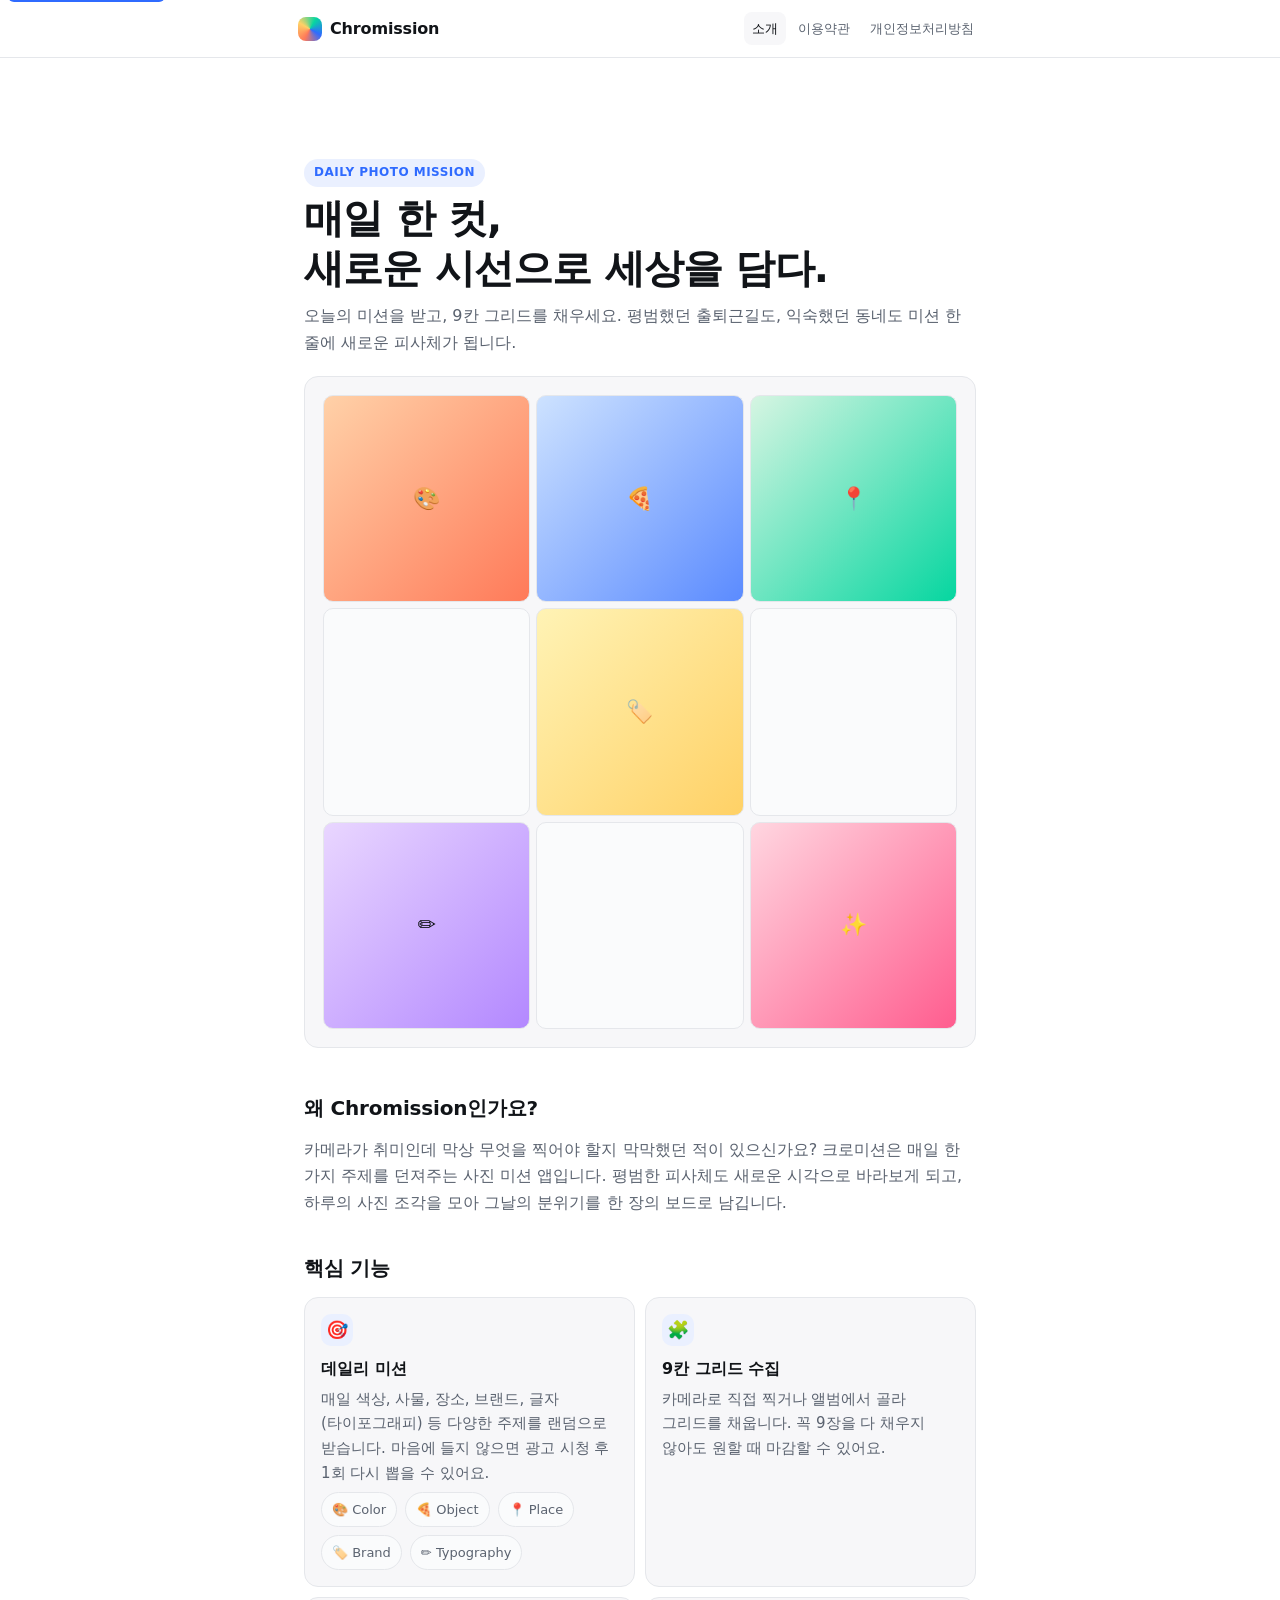
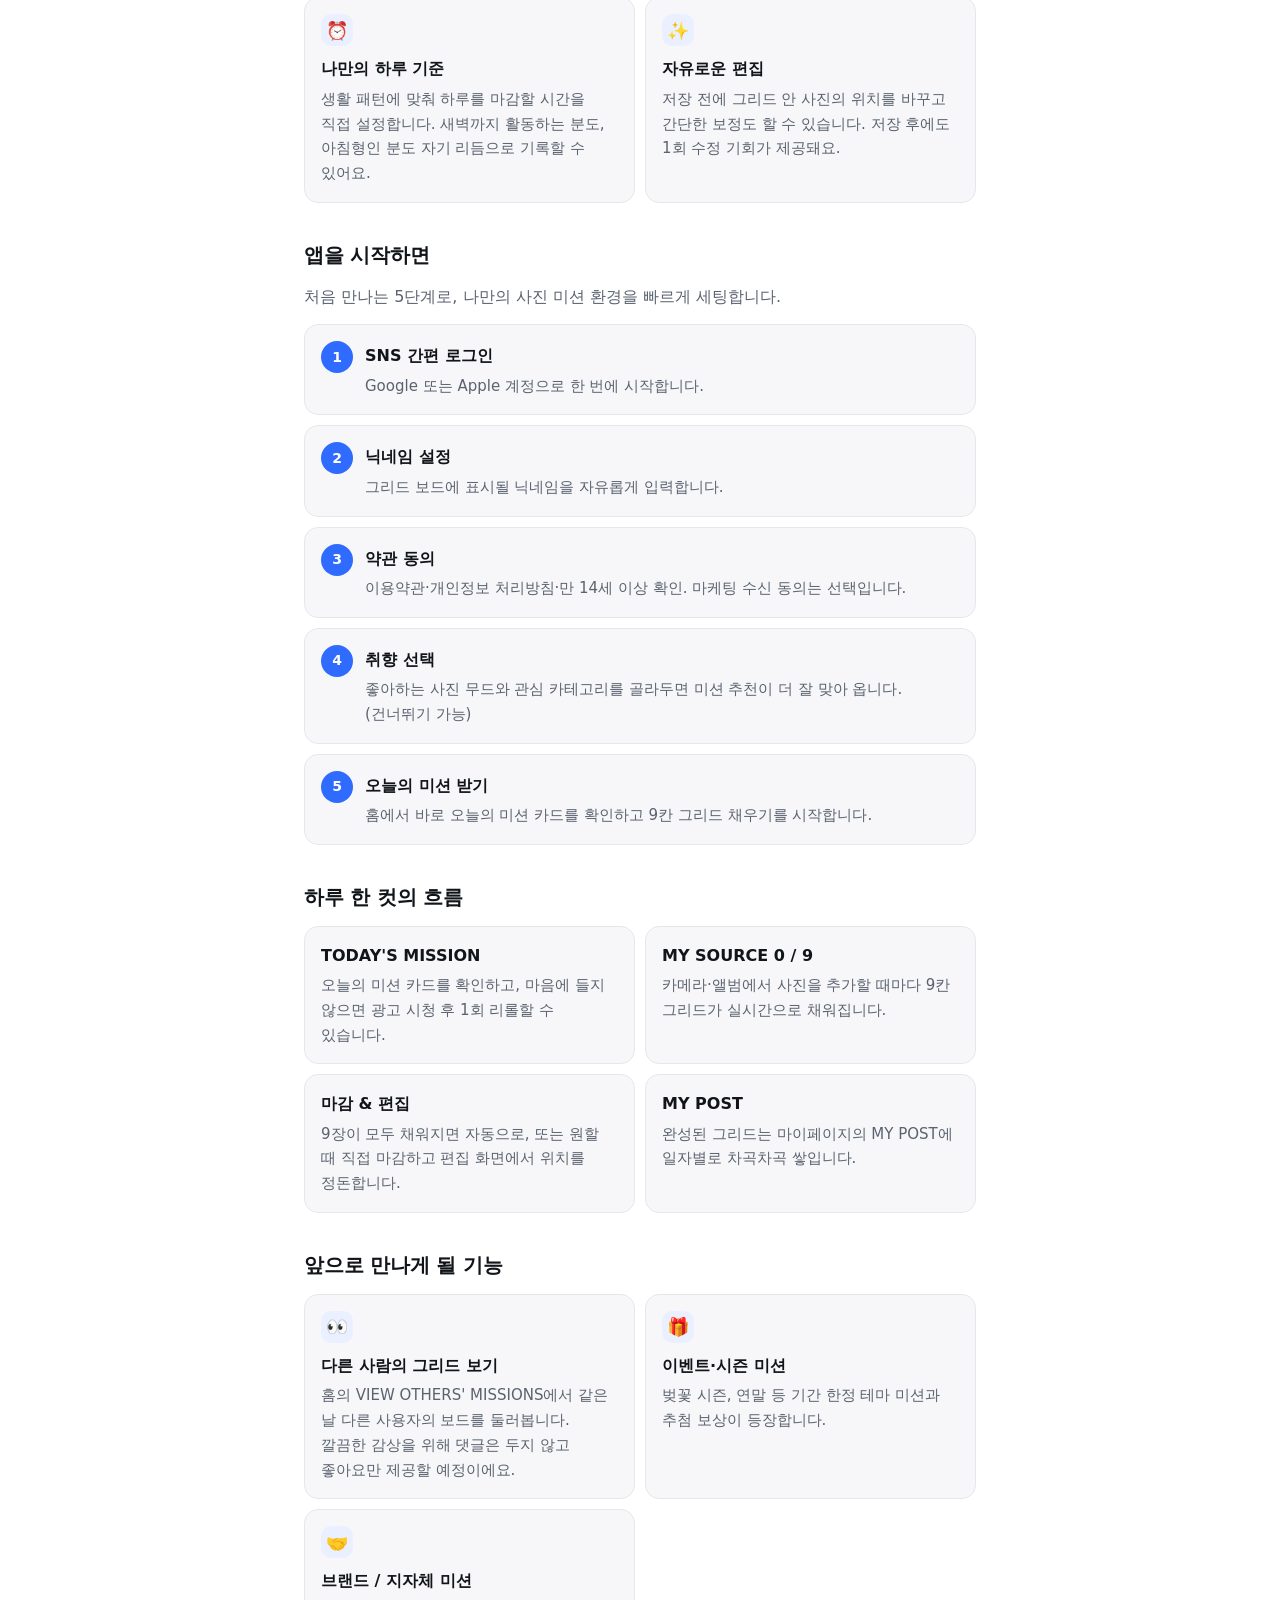
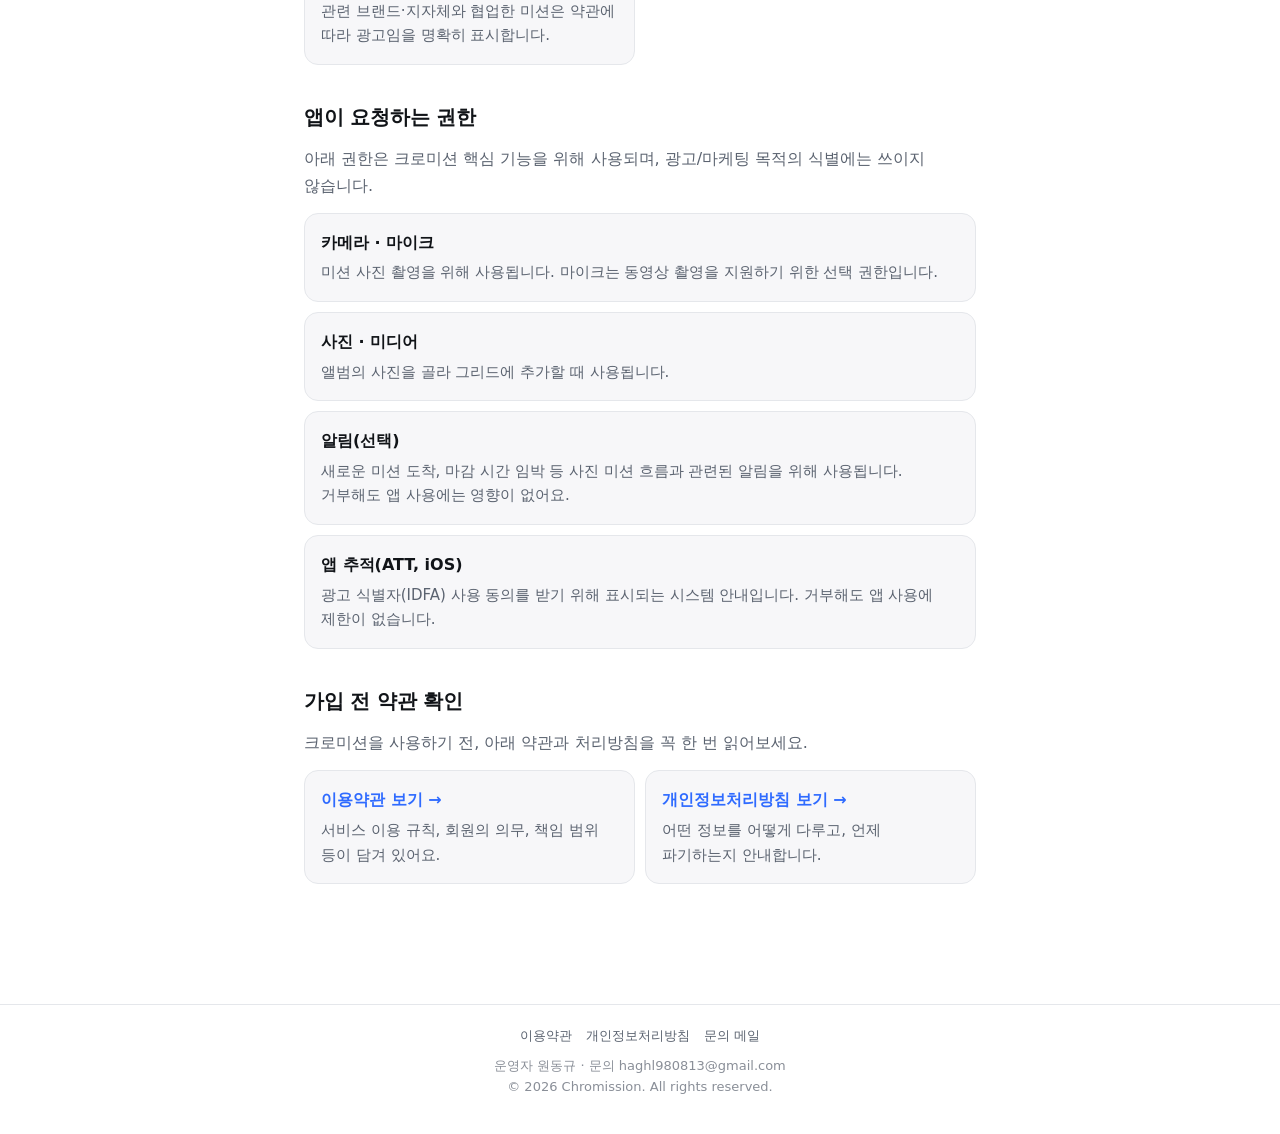
==== index.html @ 273c4a8f "first commit" ====
<!doctype html>
<html lang="ko">
  <head>
    <meta charset="utf-8" />
    <meta
      name="viewport"
      content="width=device-width, initial-scale=1, viewport-fit=cover"
    />
    <meta
      name="theme-color"
      content="#ffffff"
      media="(prefers-color-scheme: light)"
    />
    <meta
      name="theme-color"
      content="#0e1014"
      media="(prefers-color-scheme: dark)"
    />
    <title>Chromission · 매일 한 컷, 새로운 시선</title>
    <meta
      name="description"
      content="매일 새로운 사진 미션을 받고, 9칸 그리드를 채워 그날의 분위기를 한 보드로 남기는 데일리 사진 미션 앱 Chromission(크로미션). 색상·사물·장소·브랜드·타이포그래피 다섯 카테고리."
    />
    <link rel="stylesheet" href="styles.css" />
  </head>
  <body>
    <a class="skip-link" href="#main">본문으로 건너뛰기</a>

    <header class="site-header" role="banner">
      <div class="inner">
        <a class="brand" href="index.html" aria-label="Chromission 홈">
          <span class="brand-mark" aria-hidden="true"></span>
          <span>Chromission</span>
        </a>
        <nav class="site-nav" aria-label="주요 메뉴">
          <a href="index.html" aria-current="page">소개</a>
          <a href="terms.html">이용약관</a>
          <a href="privacy.html">개인정보처리방침</a>
        </nav>
      </div>
    </header>

    <main id="main" class="container">
      <section class="hero" aria-labelledby="hero-title">
        <span class="eyebrow">Daily Photo Mission</span>
        <h1 id="hero-title">매일 한 컷,<br />새로운 시선으로 세상을 담다.</h1>
        <p class="lead">
          오늘의 미션을 받고, 9칸 그리드를 채우세요. 평범했던 출퇴근길도,
          익숙했던 동네도 미션 한 줄에 새로운 피사체가 됩니다.
        </p>

        <div class="hero-card" role="img" aria-label="9칸 그리드 미리보기">
          <span class="grid-cell" aria-hidden="true">🎨</span>
          <span class="grid-cell" aria-hidden="true">🍕</span>
          <span class="grid-cell" aria-hidden="true">📍</span>
          <span class="grid-cell" aria-hidden="true"></span>
          <span class="grid-cell" aria-hidden="true">🏷️</span>
          <span class="grid-cell" aria-hidden="true"></span>
          <span class="grid-cell" aria-hidden="true">✏️</span>
          <span class="grid-cell" aria-hidden="true"></span>
          <span class="grid-cell" aria-hidden="true">✨</span>
        </div>
      </section>

      <section aria-labelledby="why-title">
        <h2 id="why-title">왜 Chromission인가요?</h2>
        <p>
          카메라가 취미인데 막상 무엇을 찍어야 할지 막막했던 적이 있으신가요?
          크로미션은 매일 한 가지 주제를 던져주는 사진 미션 앱입니다. 평범한
          피사체도 새로운 시각으로 바라보게 되고, 하루의 사진 조각을 모아 그날의
          분위기를 한 장의 보드로 남깁니다.
        </p>
      </section>

      <section aria-labelledby="features-title">
        <h2 id="features-title">핵심 기능</h2>
        <ul class="feature-list">
          <li class="feature-card">
            <span class="feature-icon" aria-hidden="true">🎯</span>
            <h3>데일리 미션</h3>
            <p>
              매일 색상, 사물, 장소, 브랜드, 글자(타이포그래피) 등 다양한
              주제를 랜덤으로 받습니다. 마음에 들지 않으면 광고 시청 후 1회
              다시 뽑을 수 있어요.
            </p>
            <div class="mission-tags" aria-label="미션 카테고리 예시">
              <span class="tag">🎨 Color</span>
              <span class="tag">🍕 Object</span>
              <span class="tag">📍 Place</span>
              <span class="tag">🏷️ Brand</span>
              <span class="tag">✏️ Typography</span>
            </div>
          </li>
          <li class="feature-card">
            <span class="feature-icon" aria-hidden="true">🧩</span>
            <h3>9칸 그리드 수집</h3>
            <p>
              카메라로 직접 찍거나 앨범에서 골라 그리드를 채웁니다. 꼭 9장을 다
              채우지 않아도 원할 때 마감할 수 있어요.
            </p>
          </li>
          <li class="feature-card">
            <span class="feature-icon" aria-hidden="true">⏰</span>
            <h3>나만의 하루 기준</h3>
            <p>
              생활 패턴에 맞춰 하루를 마감할 시간을 직접 설정합니다. 새벽까지
              활동하는 분도, 아침형인 분도 자기 리듬으로 기록할 수 있어요.
            </p>
          </li>
          <li class="feature-card">
            <span class="feature-icon" aria-hidden="true">✨</span>
            <h3>자유로운 편집</h3>
            <p>
              저장 전에 그리드 안 사진의 위치를 바꾸고 간단한 보정도 할 수
              있습니다. 저장 후에도 1회 수정 기회가 제공돼요.
            </p>
          </li>
        </ul>
      </section>

      <section aria-labelledby="onboarding-title">
        <h2 id="onboarding-title">앱을 시작하면</h2>
        <p>
          처음 만나는 5단계로, 나만의 사진 미션 환경을 빠르게 세팅합니다.
        </p>
        <ol class="step-list">
          <li class="step">
            <span class="step-num" aria-hidden="true">1</span>
            <div>
              <h3>SNS 간편 로그인</h3>
              <p>Google 또는 Apple 계정으로 한 번에 시작합니다.</p>
            </div>
          </li>
          <li class="step">
            <span class="step-num" aria-hidden="true">2</span>
            <div>
              <h3>닉네임 설정</h3>
              <p>그리드 보드에 표시될 닉네임을 자유롭게 입력합니다.</p>
            </div>
          </li>
          <li class="step">
            <span class="step-num" aria-hidden="true">3</span>
            <div>
              <h3>약관 동의</h3>
              <p>
                이용약관·개인정보 처리방침·만 14세 이상 확인. 마케팅 수신
                동의는 선택입니다.
              </p>
            </div>
          </li>
          <li class="step">
            <span class="step-num" aria-hidden="true">4</span>
            <div>
              <h3>취향 선택</h3>
              <p>
                좋아하는 사진 무드와 관심 카테고리를 골라두면 미션 추천이 더
                잘 맞아 옵니다. (건너뛰기 가능)
              </p>
            </div>
          </li>
          <li class="step">
            <span class="step-num" aria-hidden="true">5</span>
            <div>
              <h3>오늘의 미션 받기</h3>
              <p>
                홈에서 바로 오늘의 미션 카드를 확인하고 9칸 그리드 채우기를
                시작합니다.
              </p>
            </div>
          </li>
        </ol>
      </section>

      <section aria-labelledby="flow-title">
        <h2 id="flow-title">하루 한 컷의 흐름</h2>
        <ul class="feature-list">
          <li class="feature-card">
            <h3>TODAY'S MISSION</h3>
            <p>
              오늘의 미션 카드를 확인하고, 마음에 들지 않으면 광고 시청 후 1회
              리롤할 수 있습니다.
            </p>
          </li>
          <li class="feature-card">
            <h3>MY SOURCE 0 / 9</h3>
            <p>
              카메라·앨범에서 사진을 추가할 때마다 9칸 그리드가 실시간으로
              채워집니다.
            </p>
          </li>
          <li class="feature-card">
            <h3>마감 &amp; 편집</h3>
            <p>
              9장이 모두 채워지면 자동으로, 또는 원할 때 직접 마감하고 편집
              화면에서 위치를 정돈합니다.
            </p>
          </li>
          <li class="feature-card">
            <h3>MY POST</h3>
            <p>
              완성된 그리드는 마이페이지의 MY POST에 일자별로 차곡차곡
              쌓입니다.
            </p>
          </li>
        </ul>
      </section>

      <section aria-labelledby="roadmap-title">
        <h2 id="roadmap-title">앞으로 만나게 될 기능</h2>
        <ul class="feature-list">
          <li class="feature-card">
            <span class="feature-icon" aria-hidden="true">👀</span>
            <h3>다른 사람의 그리드 보기</h3>
            <p>
              홈의 VIEW OTHERS' MISSIONS에서 같은 날 다른 사용자의 보드를
              둘러봅니다. 깔끔한 감상을 위해 댓글은 두지 않고 좋아요만 제공할
              예정이에요.
            </p>
          </li>
          <li class="feature-card">
            <span class="feature-icon" aria-hidden="true">🎁</span>
            <h3>이벤트·시즌 미션</h3>
            <p>
              벚꽃 시즌, 연말 등 기간 한정 테마 미션과 추첨 보상이 등장합니다.
            </p>
          </li>
          <li class="feature-card">
            <span class="feature-icon" aria-hidden="true">🤝</span>
            <h3>브랜드 / 지자체 미션</h3>
            <p>
              관련 브랜드·지자체와 협업한 미션은 약관에 따라 광고임을 명확히
              표시합니다.
            </p>
          </li>
        </ul>
      </section>

      <section aria-labelledby="permissions-title">
        <h2 id="permissions-title">앱이 요청하는 권한</h2>
        <p>
          아래 권한은 크로미션 핵심 기능을 위해 사용되며, 광고/마케팅 목적의
          식별에는 쓰이지 않습니다.
        </p>
        <ul class="feature-list" style="grid-template-columns: 1fr">
          <li class="feature-card">
            <h3>카메라 · 마이크</h3>
            <p>
              미션 사진 촬영을 위해 사용됩니다. 마이크는 동영상 촬영을 지원하기
              위한 선택 권한입니다.
            </p>
          </li>
          <li class="feature-card">
            <h3>사진 · 미디어</h3>
            <p>앨범의 사진을 골라 그리드에 추가할 때 사용됩니다.</p>
          </li>
          <li class="feature-card">
            <h3>알림(선택)</h3>
            <p>
              새로운 미션 도착, 마감 시간 임박 등 사진 미션 흐름과 관련된
              알림을 위해 사용됩니다. 거부해도 앱 사용에는 영향이 없어요.
            </p>
          </li>
          <li class="feature-card">
            <h3>앱 추적(ATT, iOS)</h3>
            <p>
              광고 식별자(IDFA) 사용 동의를 받기 위해 표시되는 시스템
              안내입니다. 거부해도 앱 사용에 제한이 없습니다.
            </p>
          </li>
        </ul>
      </section>

      <section aria-labelledby="agreement-title">
        <h2 id="agreement-title">가입 전 약관 확인</h2>
        <p>
          크로미션을 사용하기 전, 아래 약관과 처리방침을 꼭 한 번 읽어보세요.
        </p>
        <ul
          class="feature-list"
          style="grid-template-columns: 1fr 1fr; gap: 10px"
        >
          <li class="feature-card">
            <h3><a href="terms.html">이용약관 보기 →</a></h3>
            <p>서비스 이용 규칙, 회원의 의무, 책임 범위 등이 담겨 있어요.</p>
          </li>
          <li class="feature-card">
            <h3><a href="privacy.html">개인정보처리방침 보기 →</a></h3>
            <p>어떤 정보를 어떻게 다루고, 언제 파기하는지 안내합니다.</p>
          </li>
        </ul>
      </section>
    </main>

    <footer class="site-footer" role="contentinfo">
      <div class="links">
        <a href="terms.html">이용약관</a>
        <a href="privacy.html">개인정보처리방침</a>
        <a href="mailto:haghl980813@gmail.com">문의 메일</a>
      </div>
      <div>운영자 원동규 · 문의 haghl980813@gmail.com</div>
      <div>© <span id="year">2026</span> Chromission. All rights reserved.</div>
    </footer>

    <script>
      document.getElementById("year").textContent = new Date().getFullYear();
    </script>
  </body>
</html>
---- styles.css ----
/* Chromission Web — shared stylesheet */

:root {
  --bg: #ffffff;
  --bg-elev: #f7f7f9;
  --bg-soft: #fafbfc;
  --border: #e5e7eb;
  --border-strong: #d1d5db;
  --text: #111418;
  --text-muted: #5b6370;
  --text-soft: #8a8f98;
  --brand: #2f6bff;
  --brand-soft: #eaf0ff;
  --accent: #ff7a59;
  --shadow: 0 1px 2px rgba(17, 20, 24, 0.04), 0 4px 12px rgba(17, 20, 24, 0.06);
  --radius: 14px;
  --radius-sm: 10px;
  --maxw: 720px;
}

@media (prefers-color-scheme: dark) {
  :root {
    --bg: #0e1014;
    --bg-elev: #15181f;
    --bg-soft: #1a1d25;
    --border: #262a33;
    --border-strong: #353a45;
    --text: #f1f3f5;
    --text-muted: #a8aeb8;
    --text-soft: #6f7682;
    --brand: #5b8bff;
    --brand-soft: #1c2540;
    --accent: #ff8a6c;
    --shadow: 0 1px 2px rgba(0, 0, 0, 0.3), 0 4px 12px rgba(0, 0, 0, 0.4);
  }
}

*,
*::before,
*::after {
  box-sizing: border-box;
}

html {
  -webkit-text-size-adjust: 100%;
  scroll-behavior: smooth;
}

body {
  margin: 0;
  background: var(--bg);
  color: var(--text);
  font-family: 'Pretendard', -apple-system, BlinkMacSystemFont, 'Apple SD Gothic Neo',
    'Malgun Gothic', system-ui, 'Segoe UI', Roboto, sans-serif;
  font-size: 16px;
  line-height: 1.65;
  word-break: keep-all;
  overflow-wrap: anywhere;
  -webkit-font-smoothing: antialiased;
  -moz-osx-font-smoothing: grayscale;
}

@media (prefers-reduced-motion: reduce) {
  html {
    scroll-behavior: auto;
  }
  * {
    animation-duration: 0.01ms !important;
    transition-duration: 0.01ms !important;
  }
}

a {
  color: var(--brand);
  text-decoration: none;
}
a:hover,
a:focus-visible {
  text-decoration: underline;
}
a:focus-visible,
button:focus-visible {
  outline: 2px solid var(--brand);
  outline-offset: 2px;
  border-radius: 4px;
}

.skip-link {
  position: absolute;
  top: -40px;
  left: 8px;
  background: var(--brand);
  color: #fff;
  padding: 8px 12px;
  border-radius: 6px;
  z-index: 100;
}
.skip-link:focus {
  top: 8px;
}

.container {
  max-width: var(--maxw);
  margin: 0 auto;
  padding: 20px 18px 64px;
}

.site-header {
  position: sticky;
  top: 0;
  z-index: 10;
  background: color-mix(in srgb, var(--bg) 88%, transparent);
  -webkit-backdrop-filter: saturate(180%) blur(12px);
  backdrop-filter: saturate(180%) blur(12px);
  border-bottom: 1px solid var(--border);
}
.site-header .inner {
  max-width: var(--maxw);
  margin: 0 auto;
  padding: 12px 18px;
  display: flex;
  align-items: center;
  justify-content: space-between;
  gap: 12px;
}
.brand {
  display: inline-flex;
  align-items: center;
  gap: 8px;
  color: var(--text);
  font-weight: 700;
  font-size: 16px;
  letter-spacing: -0.01em;
}
.brand-mark {
  width: 24px;
  height: 24px;
  border-radius: 8px;
  background: conic-gradient(
    from 210deg,
    #ff7a59 0deg,
    #ffd166 90deg,
    #06d6a0 180deg,
    #2f6bff 270deg,
    #ff7a59 360deg
  );
  flex: none;
}
.site-nav {
  display: flex;
  gap: 4px;
  font-size: 13px;
}
.site-nav a {
  color: var(--text-muted);
  padding: 6px 8px;
  border-radius: 8px;
}
.site-nav a[aria-current='page'] {
  color: var(--text);
  background: var(--bg-elev);
}

.hero {
  padding: 28px 4px 8px;
}
.hero h1 {
  font-size: 28px;
  line-height: 1.25;
  margin: 6px 0 10px;
  letter-spacing: -0.02em;
}
.hero p.lead {
  color: var(--text-muted);
  font-size: 16px;
  margin: 0;
}
.eyebrow {
  display: inline-block;
  color: var(--brand);
  font-size: 12px;
  font-weight: 600;
  letter-spacing: 0.04em;
  text-transform: uppercase;
  background: var(--brand-soft);
  padding: 4px 10px;
  border-radius: 999px;
}

.hero-card {
  margin-top: 20px;
  padding: 18px;
  background: var(--bg-elev);
  border: 1px solid var(--border);
  border-radius: var(--radius);
  display: grid;
  grid-template-columns: repeat(3, 1fr);
  gap: 6px;
}
.grid-cell {
  aspect-ratio: 1 / 1;
  border-radius: var(--radius-sm);
  background: var(--bg-soft);
  border: 1px solid var(--border);
  display: grid;
  place-items: center;
  font-size: 22px;
}
.grid-cell:nth-child(1) { background: linear-gradient(135deg, #ffd1a8, #ff7a59); }
.grid-cell:nth-child(2) { background: linear-gradient(135deg, #cde2ff, #5b8bff); }
.grid-cell:nth-child(3) { background: linear-gradient(135deg, #d6f5e2, #06d6a0); }
.grid-cell:nth-child(5) { background: linear-gradient(135deg, #fff3b5, #ffd166); }
.grid-cell:nth-child(7) { background: linear-gradient(135deg, #e9d6ff, #b388ff); }
.grid-cell:nth-child(9) { background: linear-gradient(135deg, #ffd6e0, #ff5d8f); }

section {
  margin-top: 36px;
}
section > h2 {
  font-size: 20px;
  margin: 0 0 12px;
  letter-spacing: -0.01em;
}
section > p {
  color: var(--text-muted);
  margin: 0 0 14px;
}

.feature-list {
  list-style: none;
  padding: 0;
  margin: 0;
  display: grid;
  gap: 10px;
}
.feature-card {
  padding: 16px;
  background: var(--bg-elev);
  border: 1px solid var(--border);
  border-radius: var(--radius);
}
.feature-card h3 {
  margin: 0 0 4px;
  font-size: 16px;
}
.feature-card p {
  margin: 0;
  color: var(--text-muted);
  font-size: 15px;
}
.feature-icon {
  display: inline-flex;
  width: 32px;
  height: 32px;
  border-radius: 10px;
  background: var(--brand-soft);
  color: var(--brand);
  align-items: center;
  justify-content: center;
  margin-bottom: 10px;
  font-size: 18px;
}

.mission-tags {
  display: flex;
  flex-wrap: wrap;
  gap: 8px;
  margin-top: 6px;
}

.step-list {
  list-style: none;
  padding: 0;
  margin: 0;
  display: grid;
  gap: 10px;
  counter-reset: step;
}
.step {
  display: grid;
  grid-template-columns: 32px 1fr;
  gap: 12px;
  align-items: start;
  padding: 16px;
  background: var(--bg-elev);
  border: 1px solid var(--border);
  border-radius: var(--radius);
}
.step-num {
  width: 32px;
  height: 32px;
  border-radius: 50%;
  background: var(--brand);
  color: #fff;
  display: grid;
  place-items: center;
  font-weight: 700;
  font-size: 14px;
  flex: none;
}
.step h3 {
  margin: 2px 0 4px;
  font-size: 16px;
}
.step p {
  margin: 0;
  color: var(--text-muted);
  font-size: 15px;
}
.tag {
  font-size: 13px;
  padding: 6px 10px;
  border: 1px solid var(--border);
  border-radius: 999px;
  background: var(--bg-soft);
  color: var(--text-muted);
}

/* Legal document layout */
.doc h1 {
  font-size: 24px;
  margin: 8px 0 6px;
  letter-spacing: -0.01em;
}
.doc .meta {
  color: var(--text-soft);
  font-size: 13px;
  margin-bottom: 18px;
}
.doc h2 {
  font-size: 17px;
  margin: 28px 0 8px;
  padding-top: 8px;
}
.doc h3 {
  font-size: 15px;
  margin: 18px 0 6px;
  color: var(--text);
}
.doc p,
.doc li {
  font-size: 15px;
  color: var(--text);
}
.doc ul,
.doc ol {
  padding-left: 20px;
  margin: 8px 0 12px;
}
.doc ul li,
.doc ol li {
  margin-bottom: 4px;
}
.doc strong {
  font-weight: 600;
}

.toc {
  background: var(--bg-elev);
  border: 1px solid var(--border);
  border-radius: var(--radius);
  padding: 14px 16px;
  margin: 16px 0 8px;
}
.toc h2 {
  margin: 0 0 8px;
  font-size: 14px;
  color: var(--text-muted);
  font-weight: 600;
}
.toc ol {
  margin: 0;
  padding-left: 18px;
  font-size: 14px;
}
.toc ol li {
  margin-bottom: 2px;
}
.toc a {
  color: var(--text-muted);
}
.toc a:hover {
  color: var(--text);
}

.callout {
  border-left: 3px solid var(--brand);
  background: var(--bg-elev);
  padding: 12px 14px;
  border-radius: 8px;
  margin: 12px 0;
  font-size: 14px;
  color: var(--text-muted);
}

table.simple {
  width: 100%;
  border-collapse: collapse;
  font-size: 14px;
  margin: 8px 0 12px;
  display: block;
  overflow-x: auto;
  -webkit-overflow-scrolling: touch;
}
table.simple thead th {
  text-align: left;
  background: var(--bg-elev);
  border: 1px solid var(--border);
  padding: 10px;
  font-weight: 600;
  white-space: nowrap;
}
table.simple tbody td {
  border: 1px solid var(--border);
  padding: 10px;
  vertical-align: top;
}

.site-footer {
  border-top: 1px solid var(--border);
  margin-top: 40px;
  padding: 20px 18px 36px;
  font-size: 13px;
  color: var(--text-soft);
  text-align: center;
}
.site-footer .links {
  display: flex;
  justify-content: center;
  gap: 14px;
  margin-bottom: 8px;
  flex-wrap: wrap;
}
.site-footer .links a {
  color: var(--text-muted);
}

@media (min-width: 640px) {
  .container {
    padding: 28px 24px 80px;
  }
  .hero {
    padding: 36px 0 8px;
  }
  .hero h1 {
    font-size: 34px;
  }
  .feature-list {
    grid-template-columns: 1fr 1fr;
  }
  .doc h1 {
    font-size: 28px;
  }
}

@media (min-width: 960px) {
  .hero h1 {
    font-size: 40px;
  }
}
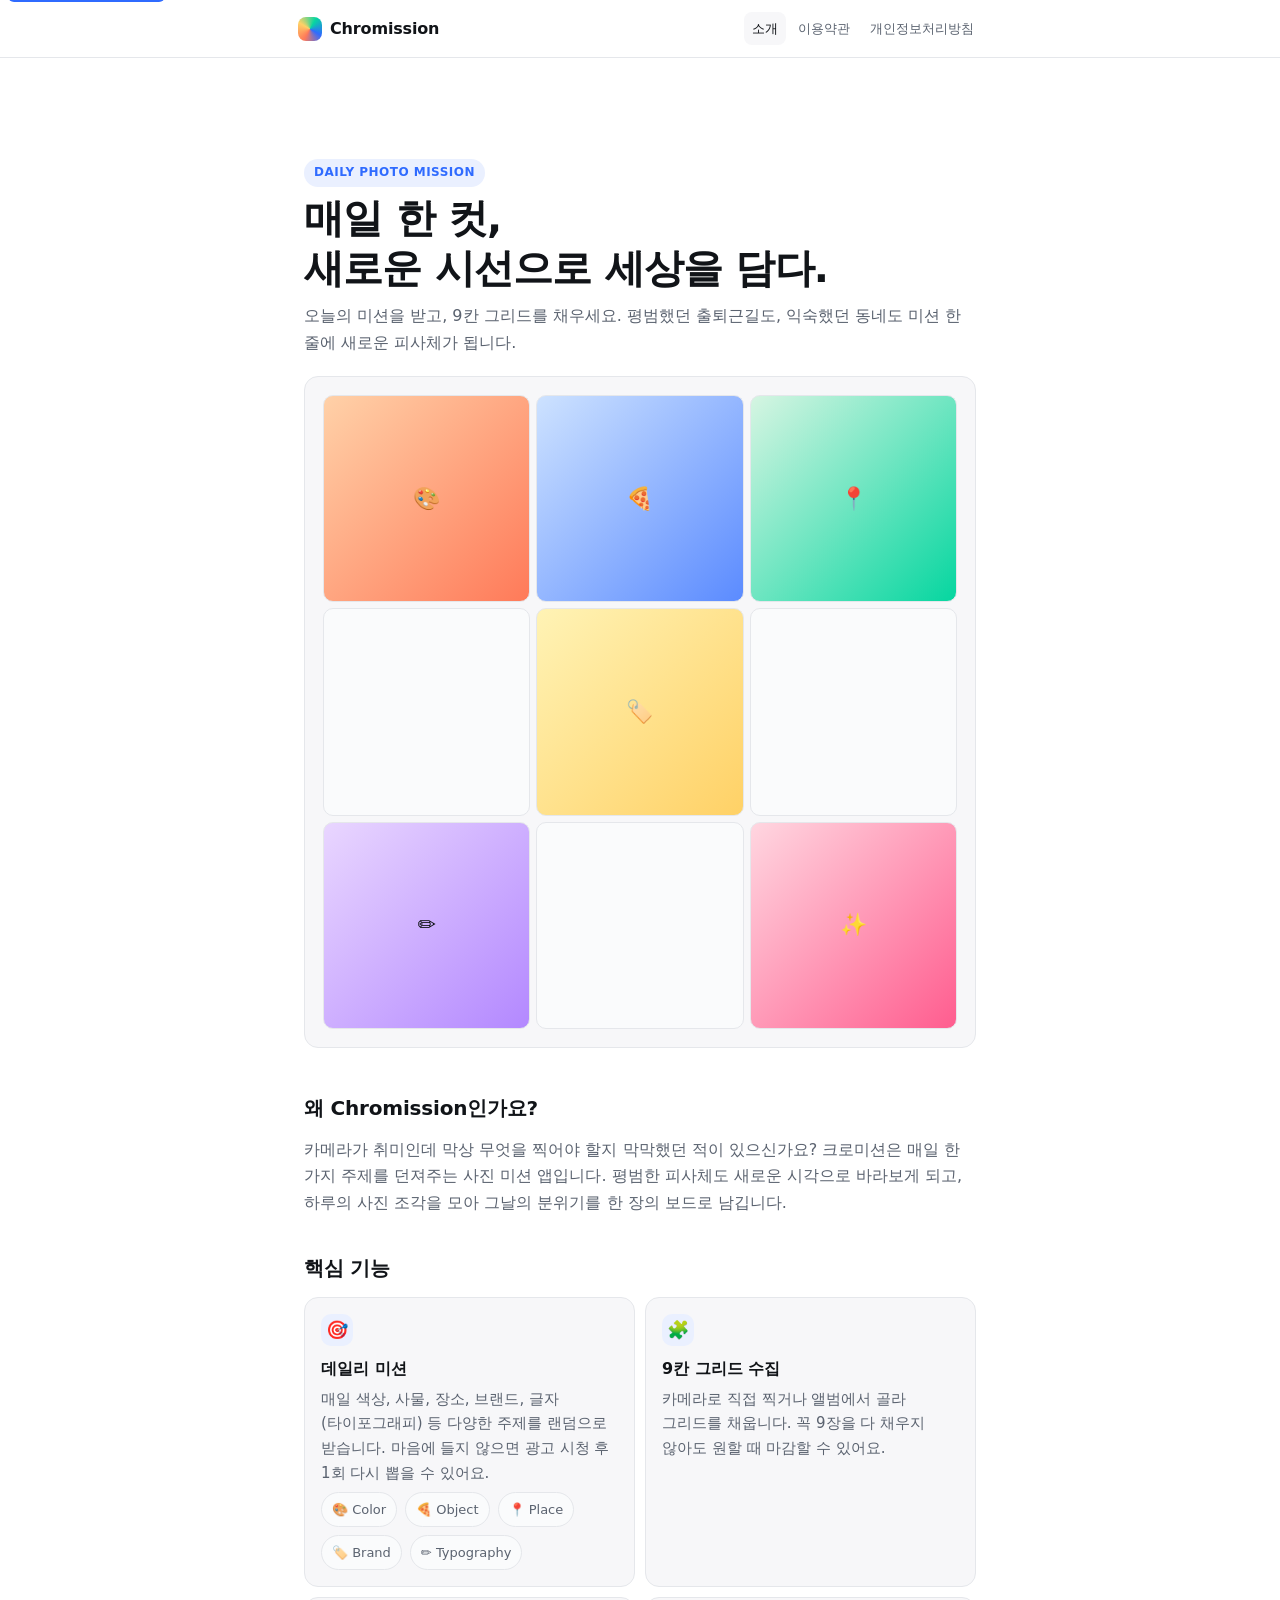
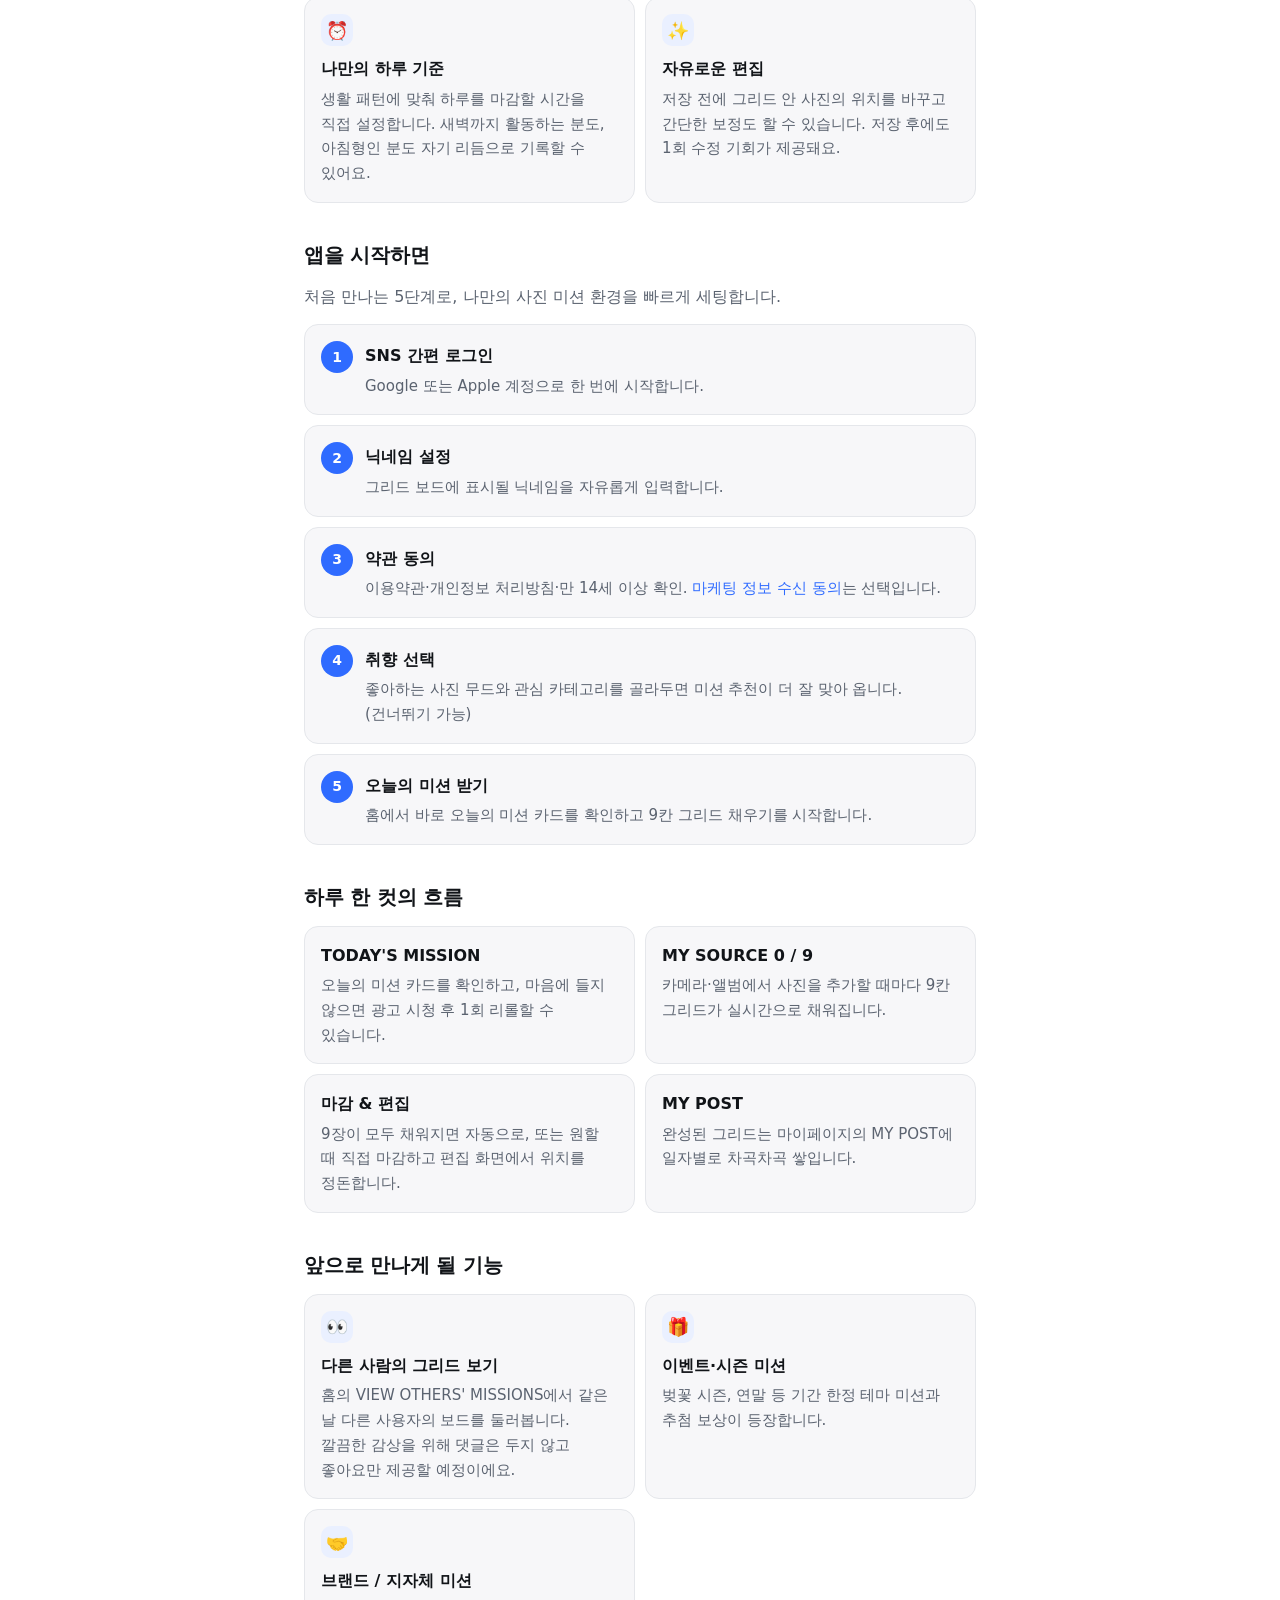
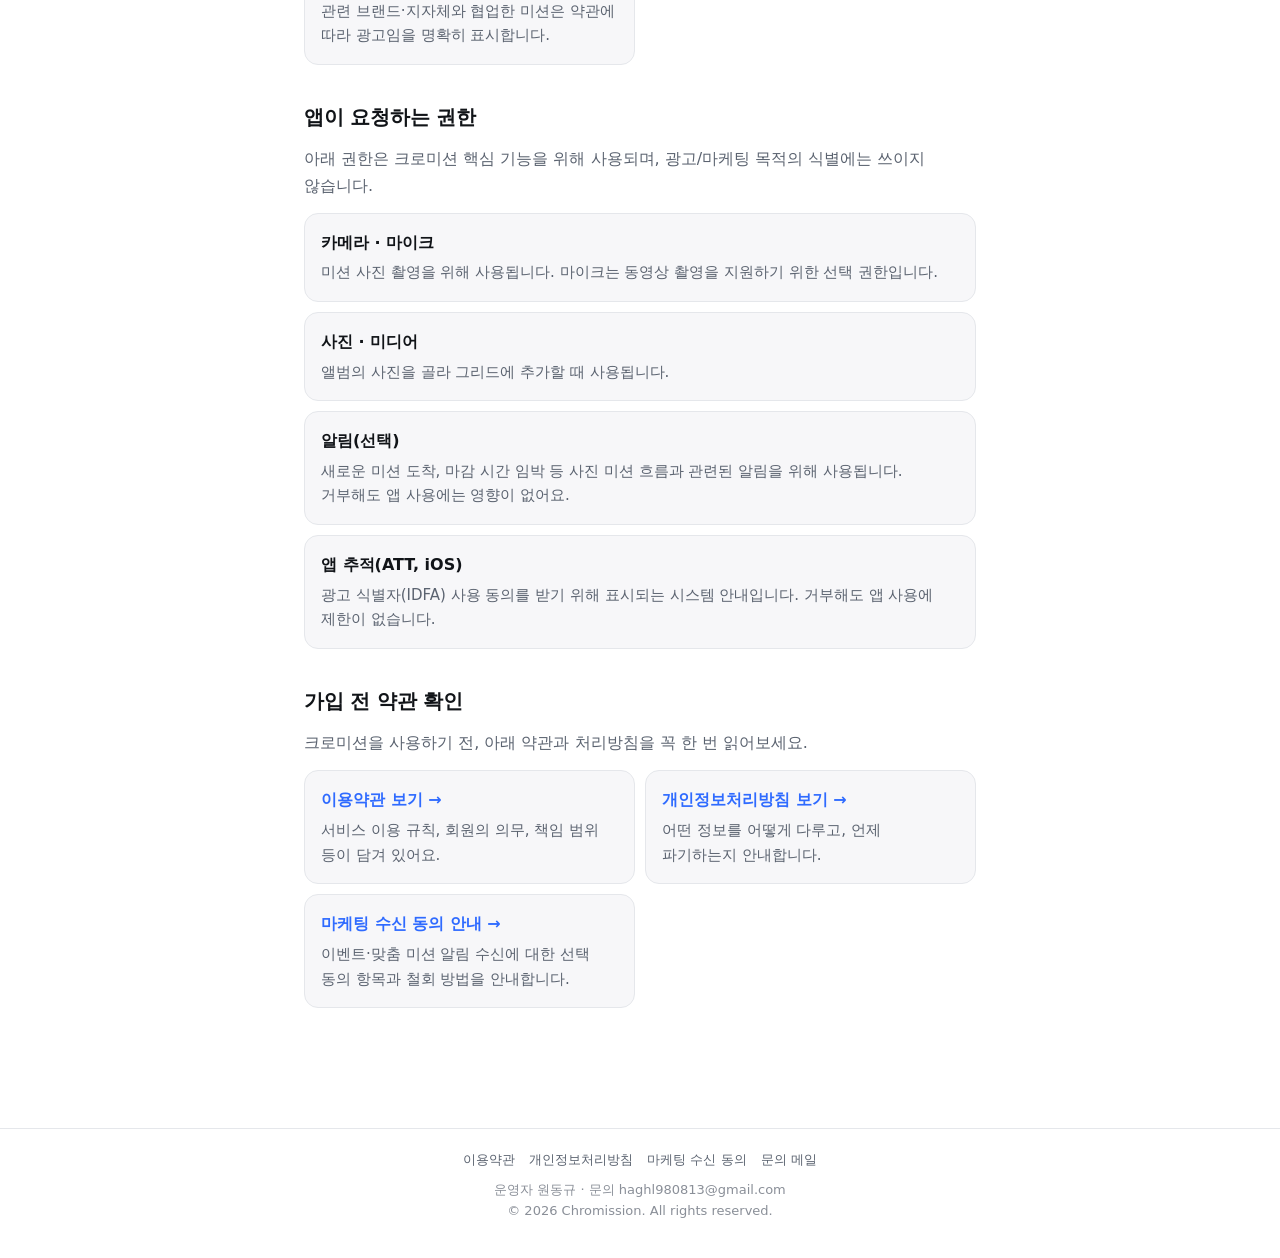
==== commit 362f6471: "chore: 마케팅 수신동의 내역 추가" ====
--- a/index.html
+++ b/index.html
@@ -21,6 +21,28 @@
       name="description"
       content="매일 새로운 사진 미션을 받고, 9칸 그리드를 채워 그날의 분위기를 한 보드로 남기는 데일리 사진 미션 앱 Chromission(크로미션). 색상·사물·장소·브랜드·타이포그래피 다섯 카테고리."
     />
+    <link rel="canonical" href="https://chromission.com/" />
+    <meta name="robots" content="index, follow" />
+    <link rel="icon" type="image/png" sizes="32x32" href="/favicon-32.png" />
+    <link rel="icon" type="image/png" sizes="16x16" href="/favicon-16.png" />
+    <link rel="apple-touch-icon" sizes="180x180" href="/apple-touch-icon.png" />
+    <meta property="og:type" content="website" />
+    <meta property="og:site_name" content="Chromission" />
+    <meta property="og:title" content="Chromission · 매일 한 컷, 새로운 시선" />
+    <meta
+      property="og:description"
+      content="매일 새로운 사진 미션을 받고, 9칸 그리드를 채워 그날의 분위기를 한 보드로 남기는 데일리 사진 미션 앱."
+    />
+    <meta property="og:url" content="https://chromission.com/" />
+    <meta property="og:image" content="https://chromission.com/og-image.png" />
+    <meta property="og:locale" content="ko_KR" />
+    <meta name="twitter:card" content="summary_large_image" />
+    <meta name="twitter:title" content="Chromission · 매일 한 컷, 새로운 시선" />
+    <meta
+      name="twitter:description"
+      content="매일 새로운 사진 미션을 받고, 9칸 그리드를 채워 그날의 분위기를 한 보드로 남기는 데일리 사진 미션 앱."
+    />
+    <meta name="twitter:image" content="https://chromission.com/og-image.png" />
     <link rel="stylesheet" href="styles.css" />
   </head>
   <body>
@@ -143,8 +165,9 @@
             <div>
               <h3>약관 동의</h3>
               <p>
-                이용약관·개인정보 처리방침·만 14세 이상 확인. 마케팅 수신
-                동의는 선택입니다.
+                이용약관·개인정보 처리방침·만 14세 이상 확인.
+                <a href="marketing-consent.html">마케팅 정보 수신 동의</a>는
+                선택입니다.
               </p>
             </div>
           </li>
@@ -287,6 +310,13 @@
             <h3><a href="privacy.html">개인정보처리방침 보기 →</a></h3>
             <p>어떤 정보를 어떻게 다루고, 언제 파기하는지 안내합니다.</p>
           </li>
+          <li class="feature-card">
+            <h3><a href="marketing-consent.html">마케팅 수신 동의 안내 →</a></h3>
+            <p>
+              이벤트·맞춤 미션 알림 수신에 대한 선택 동의 항목과 철회 방법을
+              안내합니다.
+            </p>
+          </li>
         </ul>
       </section>
     </main>
@@ -295,6 +325,7 @@
       <div class="links">
         <a href="terms.html">이용약관</a>
         <a href="privacy.html">개인정보처리방침</a>
+        <a href="marketing-consent.html">마케팅 수신 동의</a>
         <a href="mailto:haghl980813@gmail.com">문의 메일</a>
       </div>
       <div>운영자 원동규 · 문의 haghl980813@gmail.com</div>
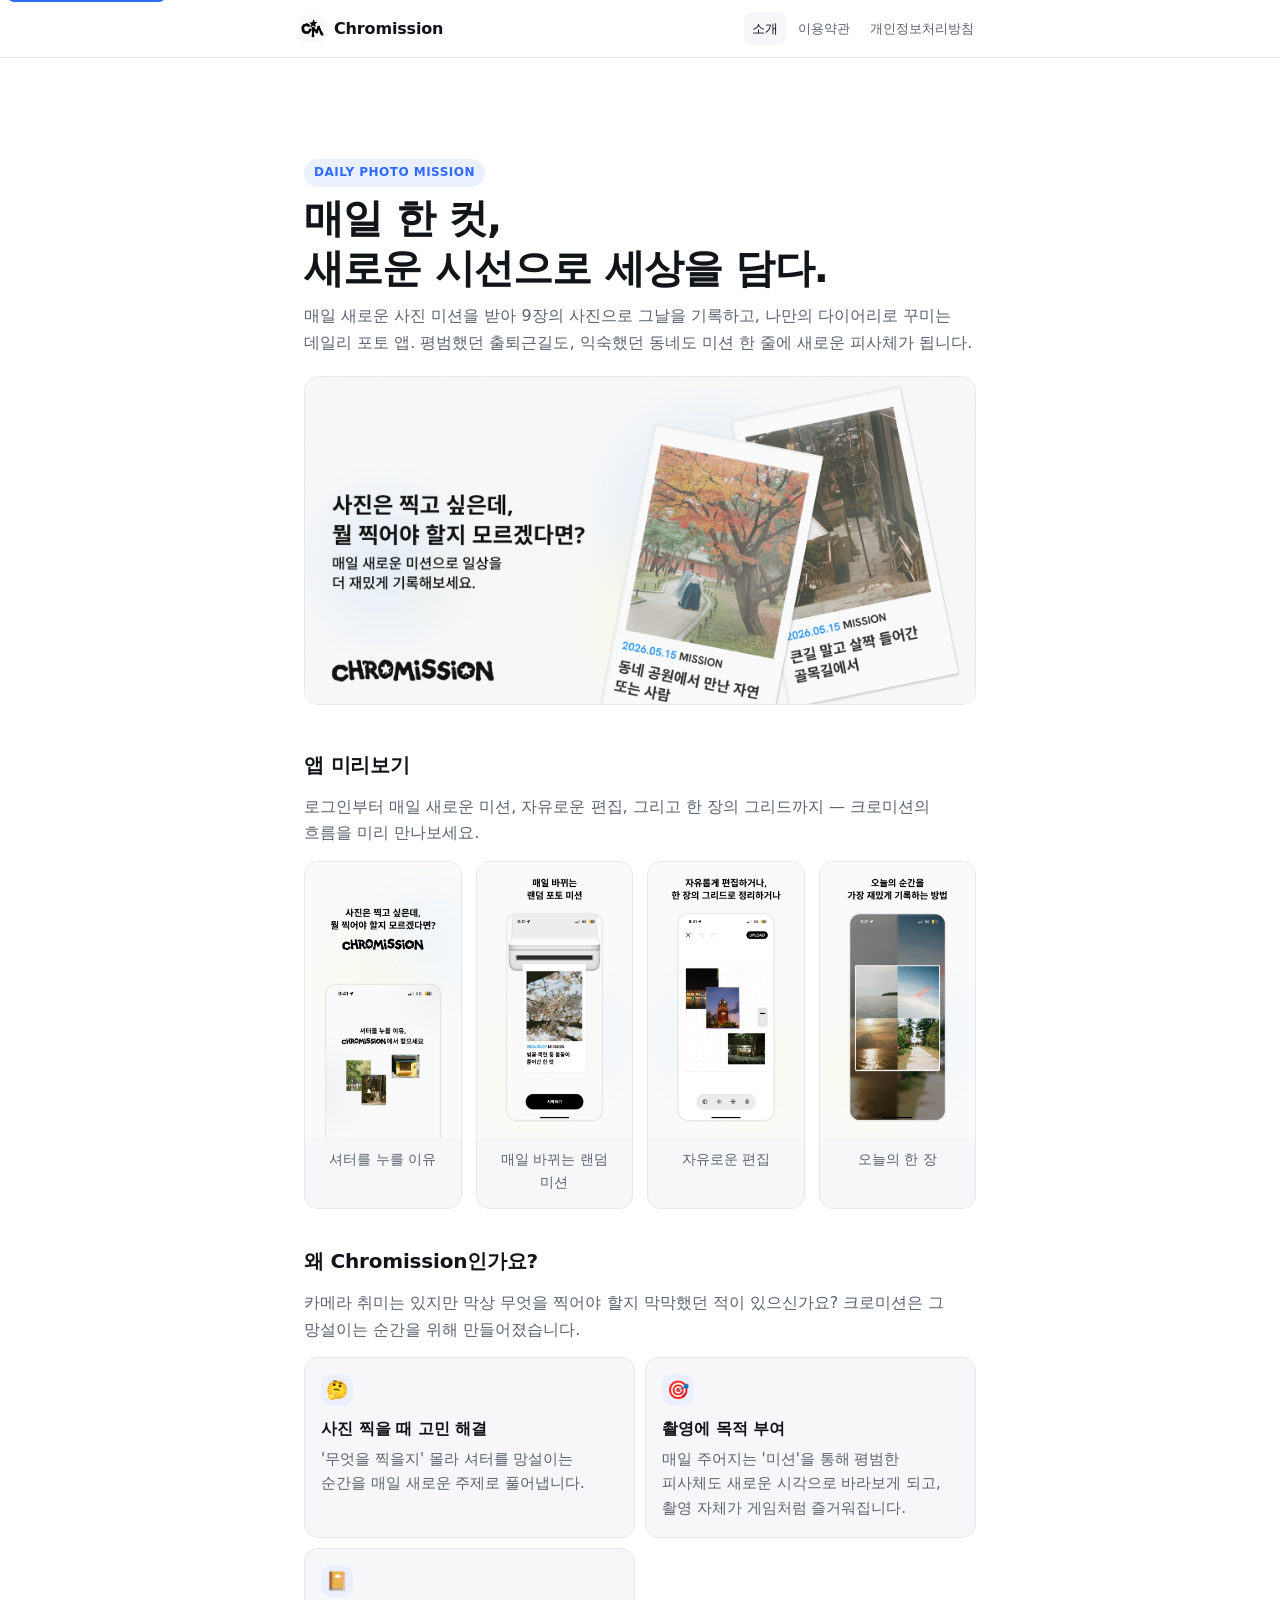
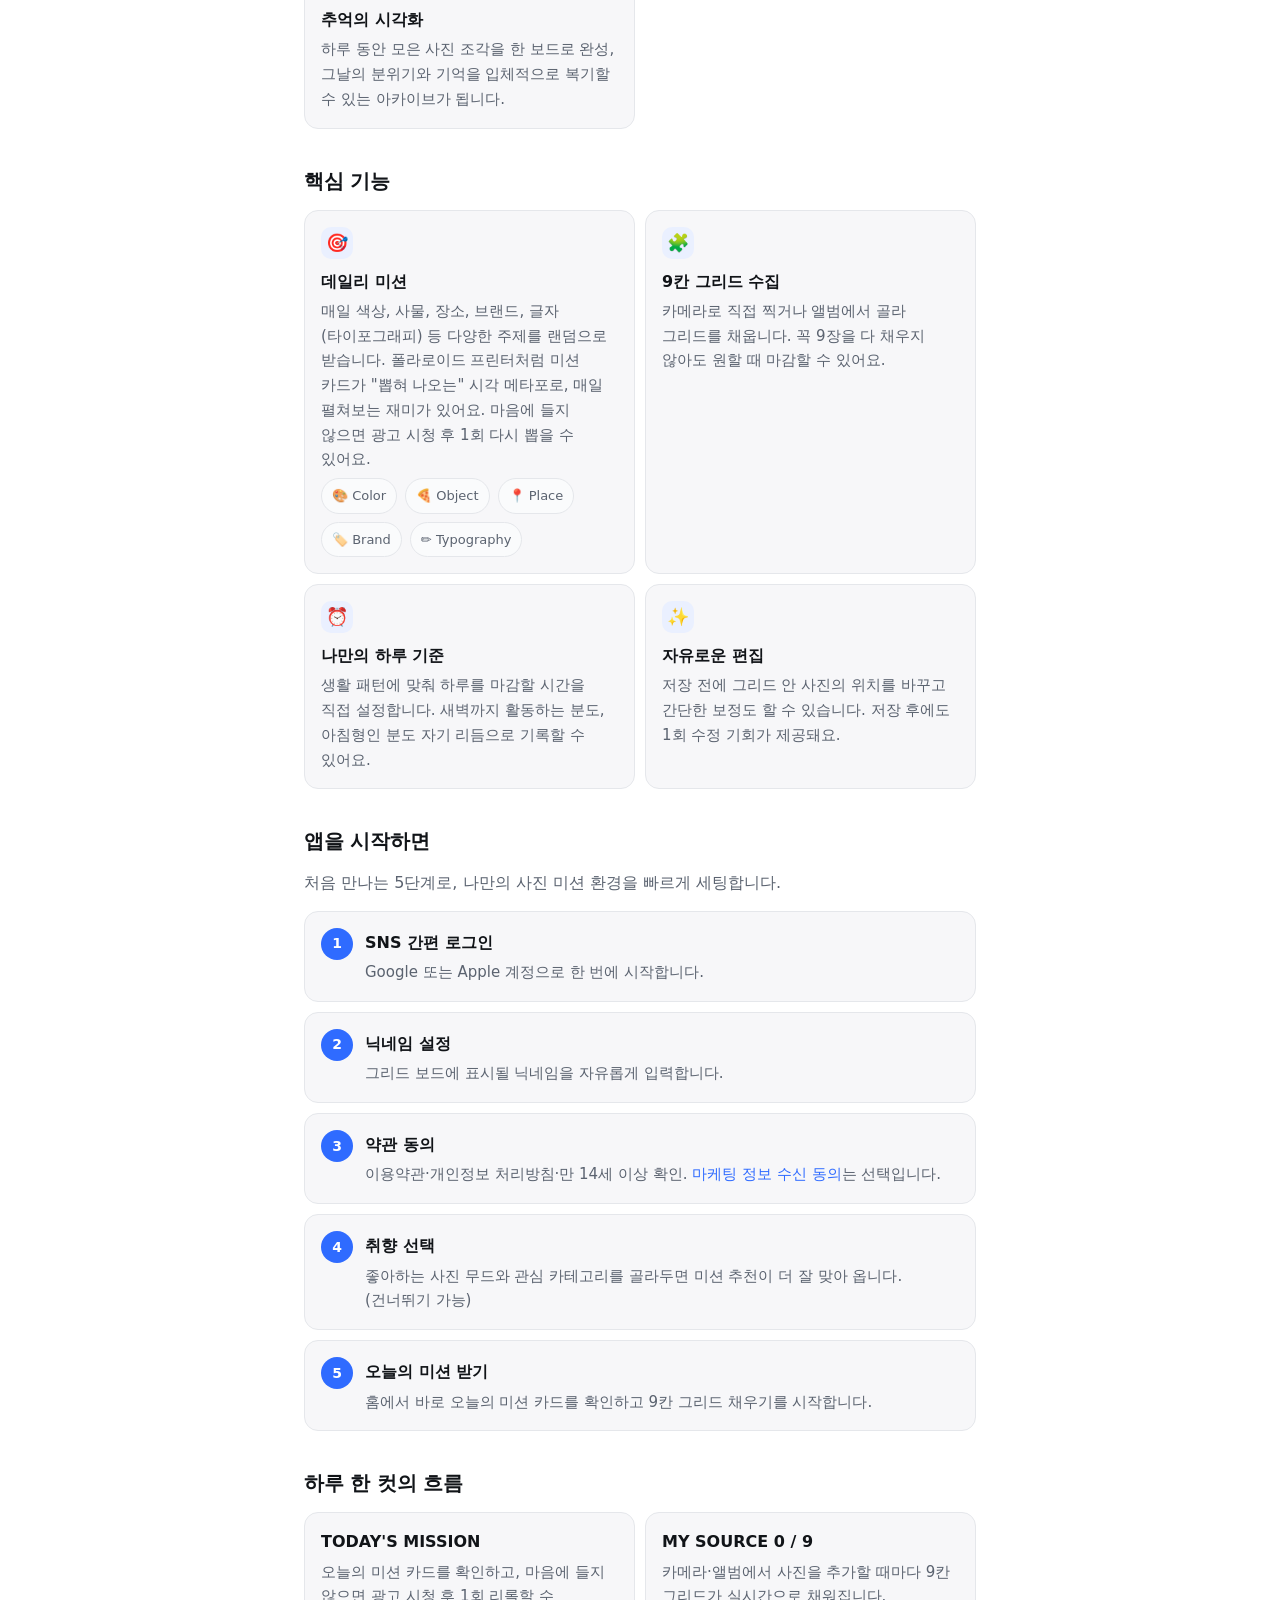
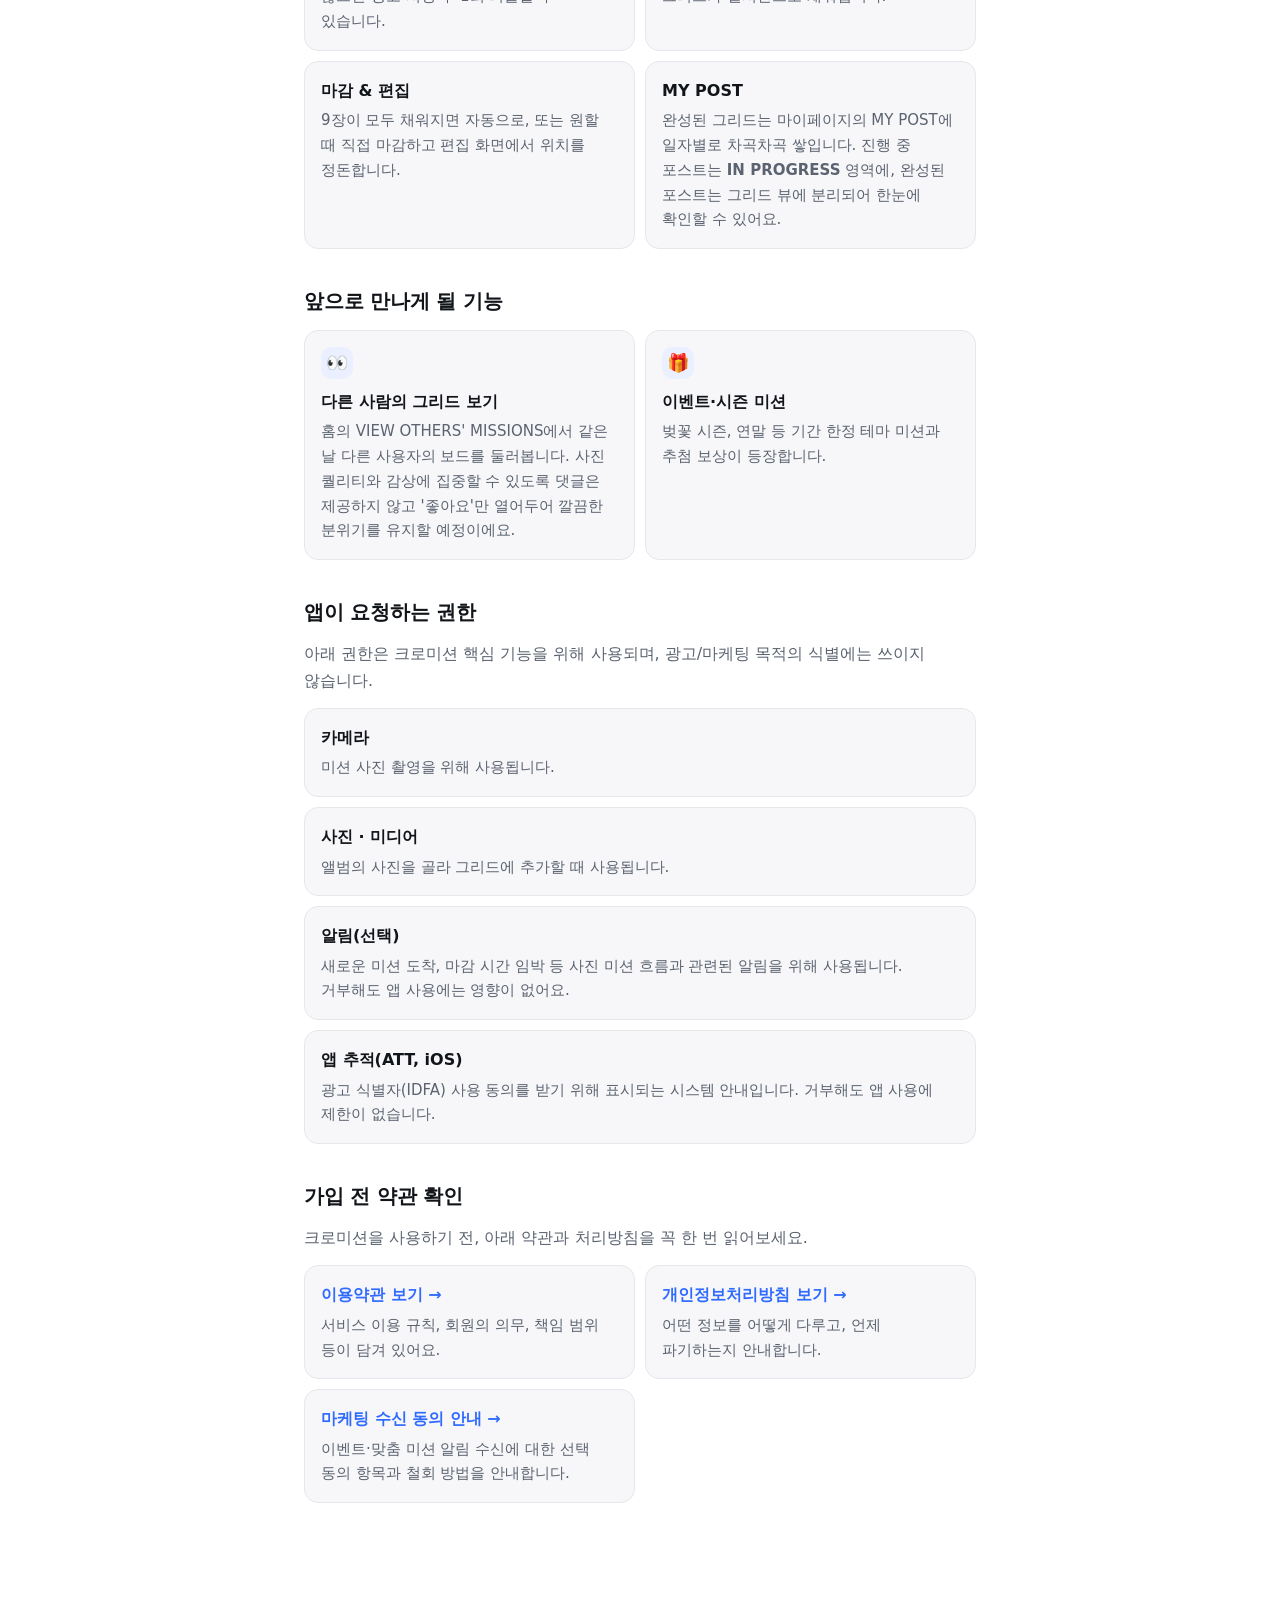
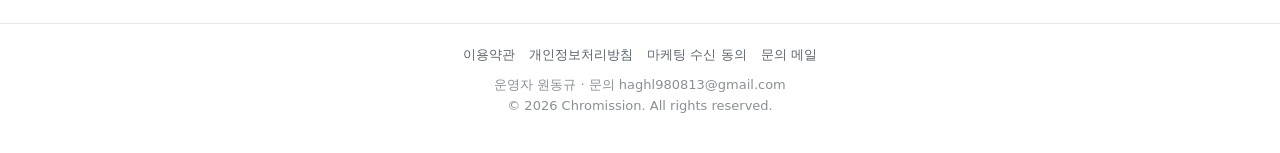
==== commit fe3abc85: "feat: 문구 추가 변경" ====
--- a/index.html
+++ b/index.html
@@ -19,7 +19,7 @@
     <title>Chromission · 매일 한 컷, 새로운 시선</title>
     <meta
       name="description"
-      content="매일 새로운 사진 미션을 받고, 9칸 그리드를 채워 그날의 분위기를 한 보드로 남기는 데일리 사진 미션 앱 Chromission(크로미션). 색상·사물·장소·브랜드·타이포그래피 다섯 카테고리."
+      content="매일 새로운 사진 미션을 받아 9장의 사진으로 그날을 기록하고, 나만의 다이어리로 꾸미는 데일리 포토 앱 Chromission(크로미션). 색상·사물·장소·브랜드·타이포그래피 다섯 카테고리, 폴라로이드 프린터처럼 뽑혀 나오는 미션 카드."
     />
     <link rel="canonical" href="https://chromission.com/" />
     <meta name="robots" content="index, follow" />
@@ -31,16 +31,19 @@
     <meta property="og:title" content="Chromission · 매일 한 컷, 새로운 시선" />
     <meta
       property="og:description"
-      content="매일 새로운 사진 미션을 받고, 9칸 그리드를 채워 그날의 분위기를 한 보드로 남기는 데일리 사진 미션 앱."
+      content="매일 새로운 사진 미션을 받아 9장의 사진으로 그날을 기록하고, 나만의 다이어리로 꾸미는 데일리 포토 앱."
     />
     <meta property="og:url" content="https://chromission.com/" />
     <meta property="og:image" content="https://chromission.com/og-image.png" />
     <meta property="og:locale" content="ko_KR" />
     <meta name="twitter:card" content="summary_large_image" />
-    <meta name="twitter:title" content="Chromission · 매일 한 컷, 새로운 시선" />
+    <meta
+      name="twitter:title"
+      content="Chromission · 매일 한 컷, 새로운 시선"
+    />
     <meta
       name="twitter:description"
-      content="매일 새로운 사진 미션을 받고, 9칸 그리드를 채워 그날의 분위기를 한 보드로 남기는 데일리 사진 미션 앱."
+      content="매일 새로운 사진 미션을 받아 9장의 사진으로 그날을 기록하고, 나만의 다이어리로 꾸미는 데일리 포토 앱."
     />
     <meta name="twitter:image" content="https://chromission.com/og-image.png" />
     <link rel="stylesheet" href="styles.css" />
@@ -67,31 +70,94 @@
         <span class="eyebrow">Daily Photo Mission</span>
         <h1 id="hero-title">매일 한 컷,<br />새로운 시선으로 세상을 담다.</h1>
         <p class="lead">
-          오늘의 미션을 받고, 9칸 그리드를 채우세요. 평범했던 출퇴근길도,
-          익숙했던 동네도 미션 한 줄에 새로운 피사체가 됩니다.
+          매일 새로운 사진 미션을 받아 9장의 사진으로 그날을 기록하고, 나만의
+          다이어리로 꾸미는 데일리 포토 앱. 평범했던 출퇴근길도, 익숙했던 동네도
+          미션 한 줄에 새로운 피사체가 됩니다.
         </p>
 
-        <div class="hero-card" role="img" aria-label="9칸 그리드 미리보기">
-          <span class="grid-cell" aria-hidden="true">🎨</span>
-          <span class="grid-cell" aria-hidden="true">🍕</span>
-          <span class="grid-cell" aria-hidden="true">📍</span>
-          <span class="grid-cell" aria-hidden="true"></span>
-          <span class="grid-cell" aria-hidden="true">🏷️</span>
-          <span class="grid-cell" aria-hidden="true"></span>
-          <span class="grid-cell" aria-hidden="true">✏️</span>
-          <span class="grid-cell" aria-hidden="true"></span>
-          <span class="grid-cell" aria-hidden="true">✨</span>
+        <div class="hero-graphic">
+          <img
+            src="/hero-graphic.png"
+            alt="Chromission · 사진은 찍고 싶은데, 뭘 찍어야 할지 모르겠다면? 매일 새로운 미션으로 일상을 더 재밌게 기록해보세요."
+            loading="eager"
+          />
         </div>
+      </section>
+
+      <section aria-labelledby="screens-title">
+        <h2 id="screens-title">앱 미리보기</h2>
+        <p>
+          로그인부터 매일 새로운 미션, 자유로운 편집, 그리고 한 장의 그리드까지
+          — 크로미션의 흐름을 미리 만나보세요.
+        </p>
+        <ul class="screenshot-gallery" aria-label="앱 스크린샷">
+          <li class="screenshot-card">
+            <img
+              src="/screen-01-intro.png"
+              alt="셔터를 누를 이유, Chromission에서 찾으세요"
+              loading="lazy"
+            />
+            <div class="screenshot-caption">셔터를 누를 이유</div>
+          </li>
+          <li class="screenshot-card">
+            <img
+              src="/screen-02-mission.png"
+              alt="매일 바뀌는 랜덤 포토 미션 - 폴라로이드 프린터처럼 뽑혀나오는 미션 카드"
+              loading="lazy"
+            />
+            <div class="screenshot-caption">매일 바뀌는 랜덤 미션</div>
+          </li>
+          <li class="screenshot-card">
+            <img
+              src="/screen-03-edit.png"
+              alt="자유롭게 편집하거나, 한 장의 그리드로 정리하거나"
+              loading="lazy"
+            />
+            <div class="screenshot-caption">자유로운 편집</div>
+          </li>
+          <li class="screenshot-card">
+            <img
+              src="/screen-04-grid.png"
+              alt="오늘의 순간을 가장 재밌게 기록하는 방법 - 완성된 9칸 그리드"
+              loading="lazy"
+            />
+            <div class="screenshot-caption">오늘의 한 장</div>
+          </li>
+        </ul>
       </section>
 
       <section aria-labelledby="why-title">
         <h2 id="why-title">왜 Chromission인가요?</h2>
         <p>
-          카메라가 취미인데 막상 무엇을 찍어야 할지 막막했던 적이 있으신가요?
-          크로미션은 매일 한 가지 주제를 던져주는 사진 미션 앱입니다. 평범한
-          피사체도 새로운 시각으로 바라보게 되고, 하루의 사진 조각을 모아 그날의
-          분위기를 한 장의 보드로 남깁니다.
+          카메라 취미는 있지만 막상 무엇을 찍어야 할지 막막했던 적이 있으신가요?
+          크로미션은 그 망설이는 순간을 위해 만들어졌습니다.
         </p>
+        <ul class="feature-list">
+          <li class="feature-card">
+            <span class="feature-icon" aria-hidden="true">🤔</span>
+            <h3>사진 찍을 때 고민 해결</h3>
+            <p>
+              '무엇을 찍을지' 몰라 셔터를 망설이는 순간을 매일 새로운 주제로
+              풀어냅니다.
+            </p>
+          </li>
+          <li class="feature-card">
+            <span class="feature-icon" aria-hidden="true">🎯</span>
+            <h3>촬영에 목적 부여</h3>
+            <p>
+              매일 주어지는 '미션'을 통해 평범한 피사체도 새로운 시각으로
+              바라보게 되고, 촬영 자체가 게임처럼 즐거워집니다.
+            </p>
+          </li>
+          <li class="feature-card">
+            <span class="feature-icon" aria-hidden="true">📔</span>
+            <h3>추억의 시각화</h3>
+            <p>
+              하루 동안 모은 사진 조각을 한 보드로 완성, 그날의 분위기와 기억을
+              입체적으로 복기할 수 있는 아카이브가 됩니다.
+            </p>
+          </li>
+        </ul>
       </section>
 
       <section aria-labelledby="features-title">
@@ -101,9 +167,10 @@
             <span class="feature-icon" aria-hidden="true">🎯</span>
             <h3>데일리 미션</h3>
             <p>
-              매일 색상, 사물, 장소, 브랜드, 글자(타이포그래피) 등 다양한
-              주제를 랜덤으로 받습니다. 마음에 들지 않으면 광고 시청 후 1회
-              다시 뽑을 수 있어요.
+              매일 색상, 사물, 장소, 브랜드, 글자(타이포그래피) 등 다양한 주제를
+              랜덤으로 받습니다. 폴라로이드 프린터처럼 미션 카드가 "뽑혀 나오는"
+              시각 메타포로, 매일 펼쳐보는 재미가 있어요. 마음에 들지 않으면
+              광고 시청 후 1회 다시 뽑을 수 있어요.
             </p>
             <div class="mission-tags" aria-label="미션 카테고리 예시">
               <span class="tag">🎨 Color</span>
@@ -142,9 +209,7 @@
 
       <section aria-labelledby="onboarding-title">
         <h2 id="onboarding-title">앱을 시작하면</h2>
-        <p>
-          처음 만나는 5단계로, 나만의 사진 미션 환경을 빠르게 세팅합니다.
-        </p>
+        <p>처음 만나는 5단계로, 나만의 사진 미션 환경을 빠르게 세팅합니다.</p>
         <ol class="step-list">
           <li class="step">
             <span class="step-num" aria-hidden="true">1</span>
@@ -176,8 +241,8 @@
             <div>
               <h3>취향 선택</h3>
               <p>
-                좋아하는 사진 무드와 관심 카테고리를 골라두면 미션 추천이 더
-                잘 맞아 옵니다. (건너뛰기 가능)
+                좋아하는 사진 무드와 관심 카테고리를 골라두면 미션 추천이 더 잘
+                맞아 옵니다. (건너뛰기 가능)
               </p>
             </div>
           </li>
@@ -221,8 +286,9 @@
           <li class="feature-card">
             <h3>MY POST</h3>
             <p>
-              완성된 그리드는 마이페이지의 MY POST에 일자별로 차곡차곡
-              쌓입니다.
+              완성된 그리드는 마이페이지의 MY POST에 일자별로 차곡차곡 쌓입니다.
+              진행 중 포스트는 <strong>IN PROGRESS</strong> 영역에, 완성된
+              포스트는 그리드 뷰에 분리되어 한눈에 확인할 수 있어요.
             </p>
           </li>
         </ul>
@@ -236,8 +302,8 @@
             <h3>다른 사람의 그리드 보기</h3>
             <p>
               홈의 VIEW OTHERS' MISSIONS에서 같은 날 다른 사용자의 보드를
-              둘러봅니다. 깔끔한 감상을 위해 댓글은 두지 않고 좋아요만 제공할
-              예정이에요.
+              둘러봅니다. 사진 퀄리티와 감상에 집중할 수 있도록 댓글은 제공하지
+              않고 '좋아요'만 열어두어 깔끔한 분위기를 유지할 예정이에요.
             </p>
           </li>
           <li class="feature-card">
@@ -247,14 +313,15 @@
               벚꽃 시즌, 연말 등 기간 한정 테마 미션과 추첨 보상이 등장합니다.
             </p>
           </li>
-          <li class="feature-card">
+          <!-- <li class="feature-card">
             <span class="feature-icon" aria-hidden="true">🤝</span>
             <h3>브랜드 / 지자체 미션</h3>
             <p>
-              관련 브랜드·지자체와 협업한 미션은 약관에 따라 광고임을 명확히
-              표시합니다.
-            </p>
-          </li>
+              카메라 브랜드·지자체와 협업한 미션, 신제품 런칭 프로모션, 지역
+              관광 홍보 등을 미션으로 만나볼 수 있어요. 광고 미션은 약관에 따라
+              명확히 표시됩니다.
+            </p>
+          </li> -->
         </ul>
       </section>
 
@@ -266,11 +333,8 @@
         </p>
         <ul class="feature-list" style="grid-template-columns: 1fr">
           <li class="feature-card">
-            <h3>카메라 · 마이크</h3>
-            <p>
-              미션 사진 촬영을 위해 사용됩니다. 마이크는 동영상 촬영을 지원하기
-              위한 선택 권한입니다.
-            </p>
+            <h3>카메라</h3>
+            <p>미션 사진 촬영을 위해 사용됩니다.</p>
           </li>
           <li class="feature-card">
             <h3>사진 · 미디어</h3>
@@ -279,8 +343,8 @@
           <li class="feature-card">
             <h3>알림(선택)</h3>
             <p>
-              새로운 미션 도착, 마감 시간 임박 등 사진 미션 흐름과 관련된
-              알림을 위해 사용됩니다. 거부해도 앱 사용에는 영향이 없어요.
+              새로운 미션 도착, 마감 시간 임박 등 사진 미션 흐름과 관련된 알림을
+              위해 사용됩니다. 거부해도 앱 사용에는 영향이 없어요.
             </p>
           </li>
           <li class="feature-card">
@@ -311,7 +375,9 @@
             <p>어떤 정보를 어떻게 다루고, 언제 파기하는지 안내합니다.</p>
           </li>
           <li class="feature-card">
-            <h3><a href="marketing-consent.html">마케팅 수신 동의 안내 →</a></h3>
+            <h3>
+              <a href="marketing-consent.html">마케팅 수신 동의 안내 →</a>
+            </h3>
             <p>
               이벤트·맞춤 미션 알림 수신에 대한 선택 동의 항목과 철회 방법을
               안내합니다.
--- a/styles.css
+++ b/styles.css
@@ -133,18 +133,17 @@
   letter-spacing: -0.01em;
 }
 .brand-mark {
-  width: 24px;
-  height: 24px;
-  border-radius: 8px;
-  background: conic-gradient(
-    from 210deg,
-    #ff7a59 0deg,
-    #ffd166 90deg,
-    #06d6a0 180deg,
-    #2f6bff 270deg,
-    #ff7a59 360deg
-  );
+  width: 28px;
+  height: 28px;
+  border-radius: 6px;
+  background: url('/logo.png') center / contain no-repeat;
   flex: none;
+}
+@media (prefers-color-scheme: dark) {
+  .brand-mark {
+    background-color: var(--bg-soft);
+    padding: 2px;
+  }
 }
 .site-nav {
   display: flex;
@@ -187,31 +186,71 @@
   border-radius: 999px;
 }
 
-.hero-card {
+.hero-graphic {
   margin-top: 20px;
-  padding: 18px;
-  background: var(--bg-elev);
-  border: 1px solid var(--border);
   border-radius: var(--radius);
-  display: grid;
-  grid-template-columns: repeat(3, 1fr);
-  gap: 6px;
-}
-.grid-cell {
-  aspect-ratio: 1 / 1;
-  border-radius: var(--radius-sm);
-  background: var(--bg-soft);
-  border: 1px solid var(--border);
-  display: grid;
-  place-items: center;
-  font-size: 22px;
-}
-.grid-cell:nth-child(1) { background: linear-gradient(135deg, #ffd1a8, #ff7a59); }
-.grid-cell:nth-child(2) { background: linear-gradient(135deg, #cde2ff, #5b8bff); }
-.grid-cell:nth-child(3) { background: linear-gradient(135deg, #d6f5e2, #06d6a0); }
-.grid-cell:nth-child(5) { background: linear-gradient(135deg, #fff3b5, #ffd166); }
-.grid-cell:nth-child(7) { background: linear-gradient(135deg, #e9d6ff, #b388ff); }
-.grid-cell:nth-child(9) { background: linear-gradient(135deg, #ffd6e0, #ff5d8f); }
+  overflow: hidden;
+  background: var(--bg-elev);
+  border: 1px solid var(--border);
+}
+.hero-graphic img {
+  display: block;
+  width: 100%;
+  height: auto;
+}
+
+/* 앱 스크린샷 미리보기 — 모바일은 가로 스크롤, 데스크탑은 그리드 */
+.screenshot-gallery {
+  list-style: none;
+  padding: 0;
+  margin: 0;
+  display: flex;
+  gap: 14px;
+  overflow-x: auto;
+  scroll-snap-type: x mandatory;
+  -webkit-overflow-scrolling: touch;
+  padding-bottom: 6px;
+  margin: 0 -18px;
+  padding-left: 18px;
+  padding-right: 18px;
+}
+.screenshot-gallery::-webkit-scrollbar {
+  display: none;
+}
+.screenshot-card {
+  flex: 0 0 240px;
+  scroll-snap-align: start;
+  background: var(--bg-elev);
+  border: 1px solid var(--border);
+  border-radius: var(--radius);
+  overflow: hidden;
+  display: flex;
+  flex-direction: column;
+}
+.screenshot-card img {
+  display: block;
+  width: 100%;
+  height: auto;
+  background: #fafafa;
+}
+.screenshot-caption {
+  padding: 10px 12px 14px;
+  font-size: 14px;
+  color: var(--text-muted);
+  text-align: center;
+}
+@media (min-width: 640px) {
+  .screenshot-gallery {
+    display: grid;
+    grid-template-columns: repeat(4, 1fr);
+    overflow-x: visible;
+    margin: 0;
+    padding: 0;
+  }
+  .screenshot-card {
+    flex: none;
+  }
+}
 
 section {
   margin-top: 36px;
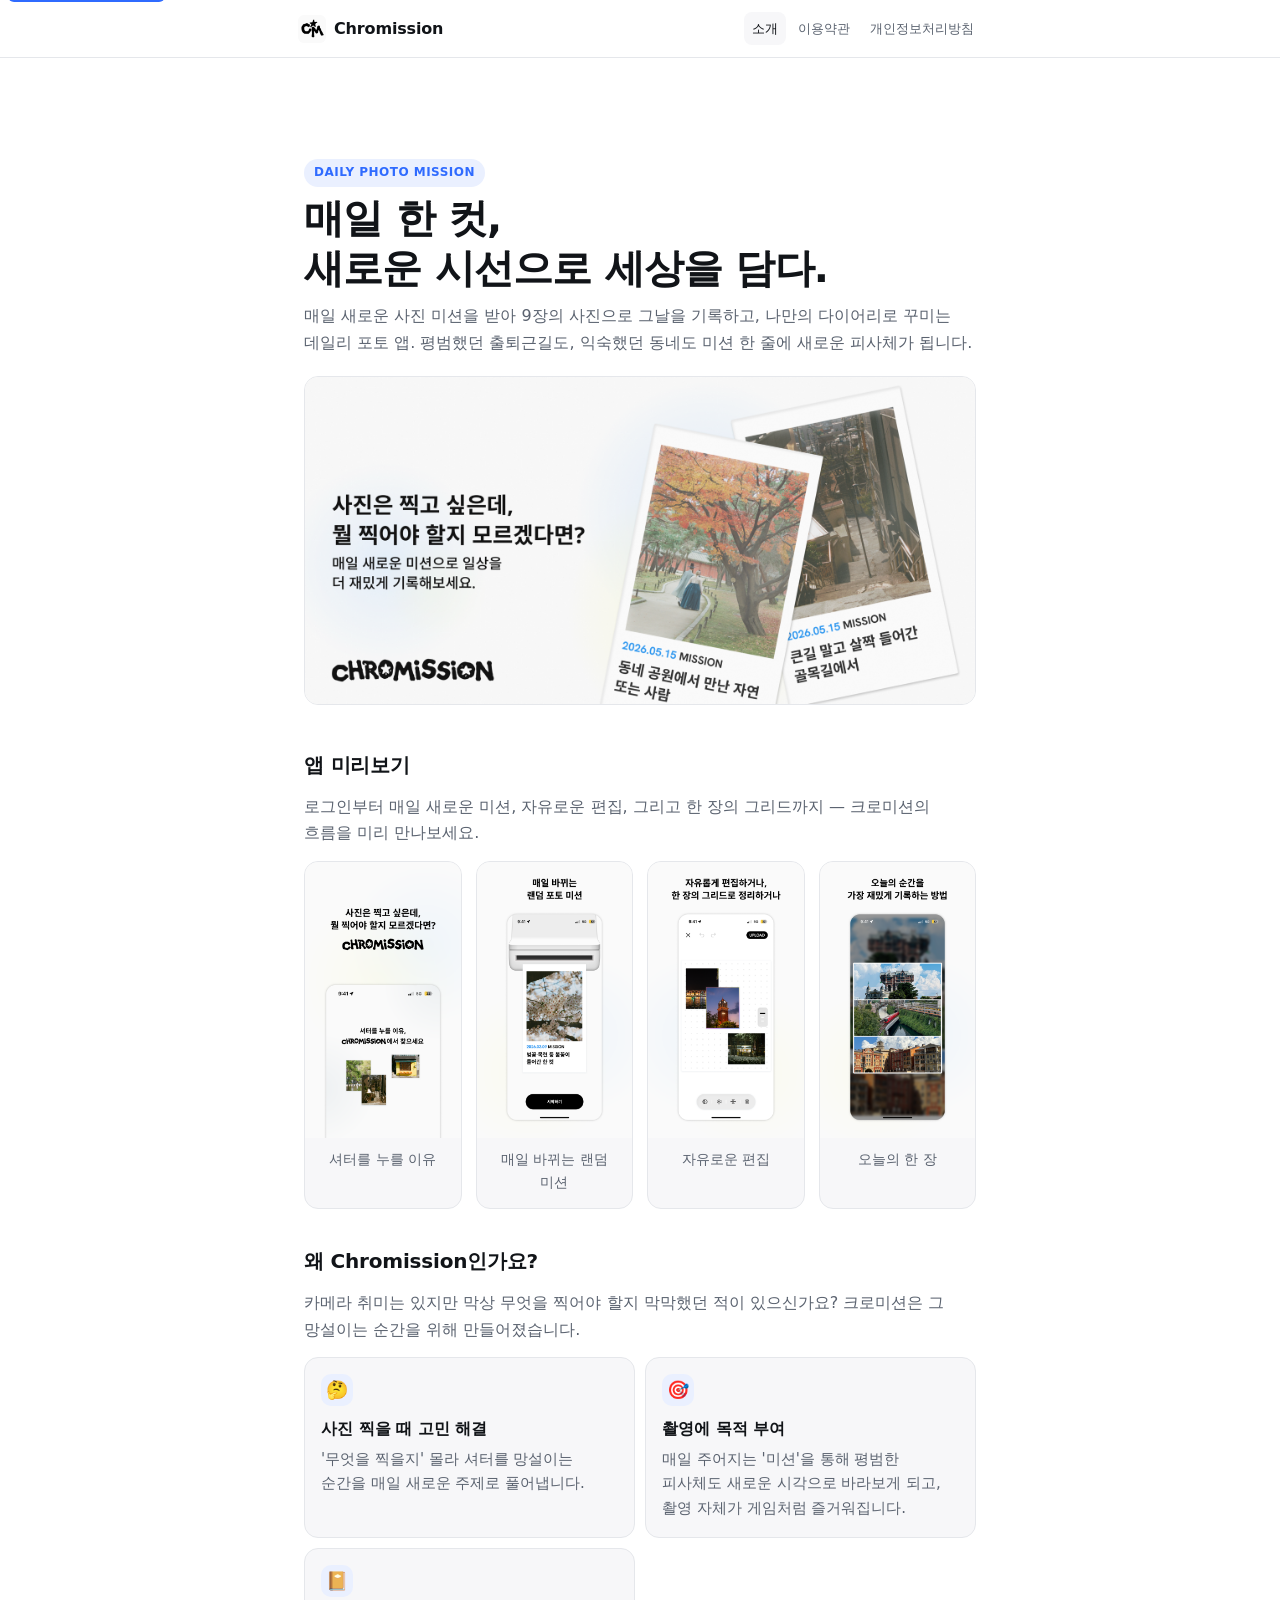
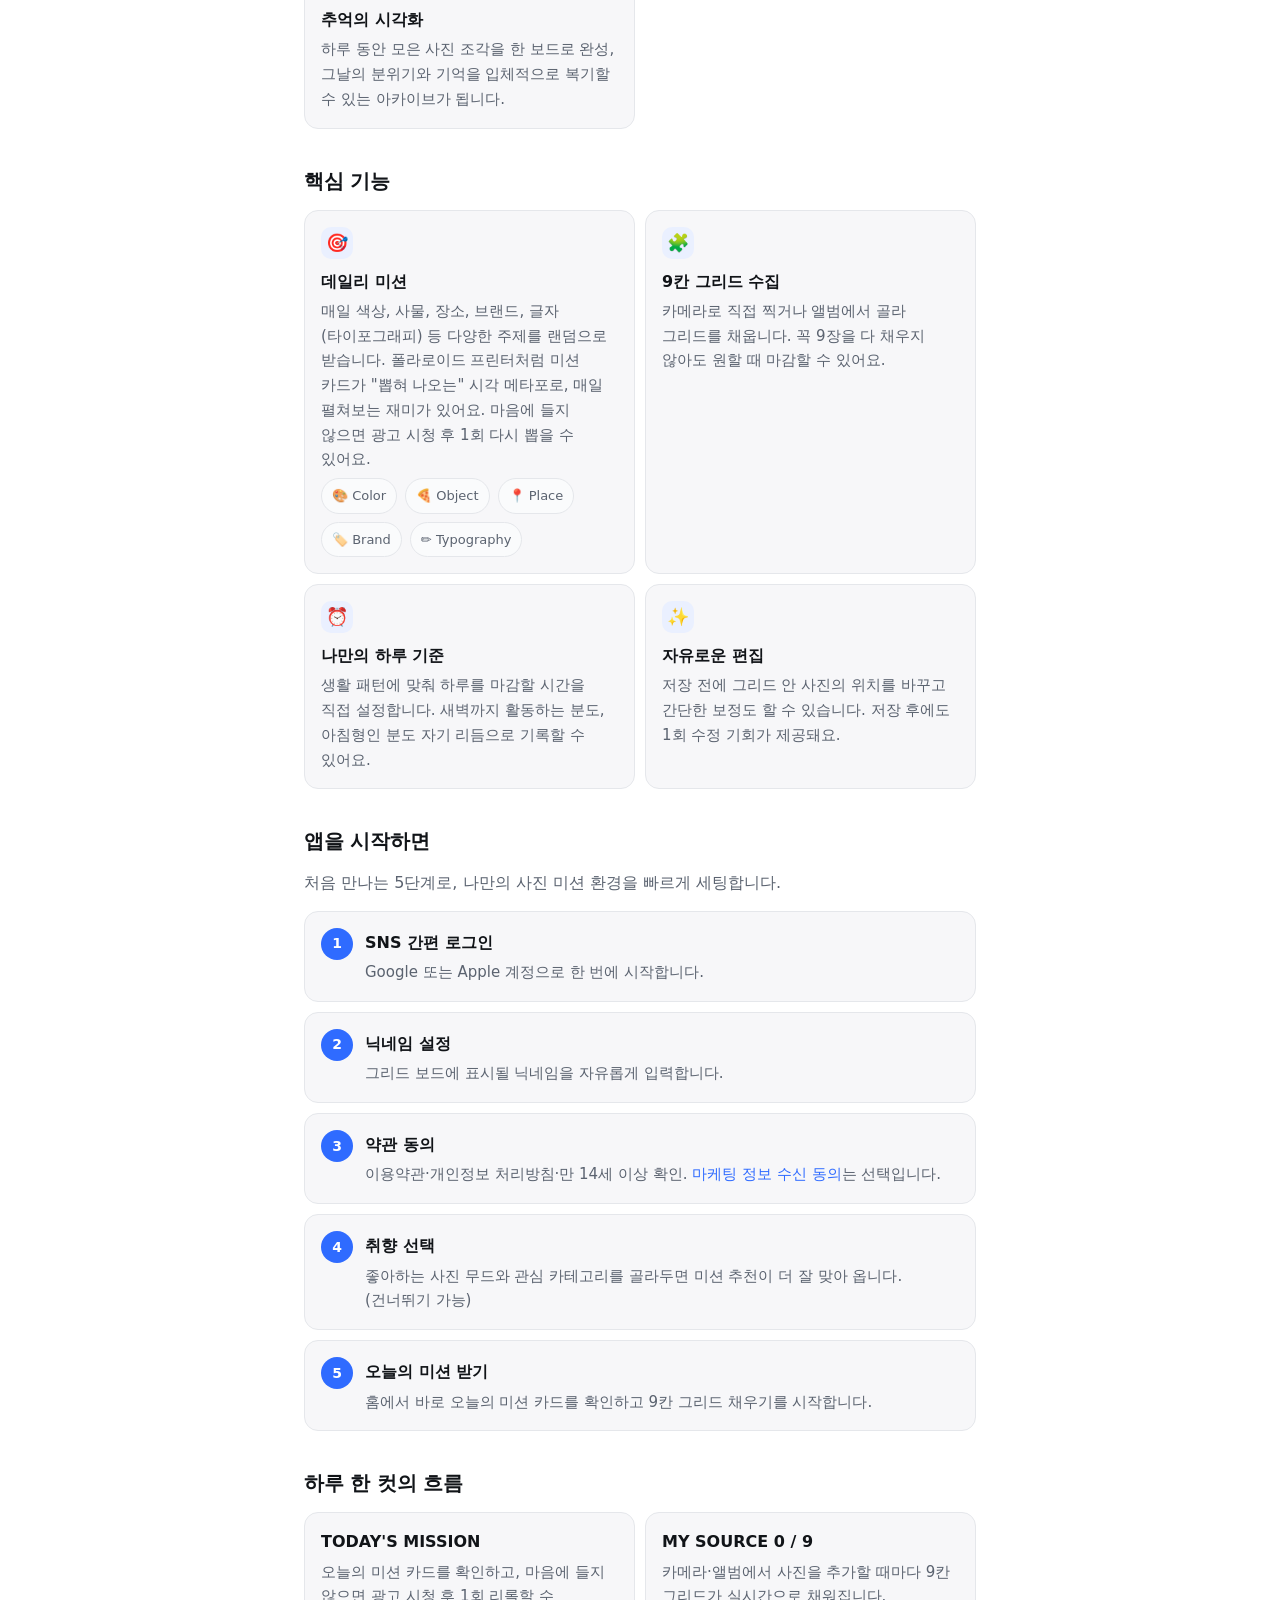
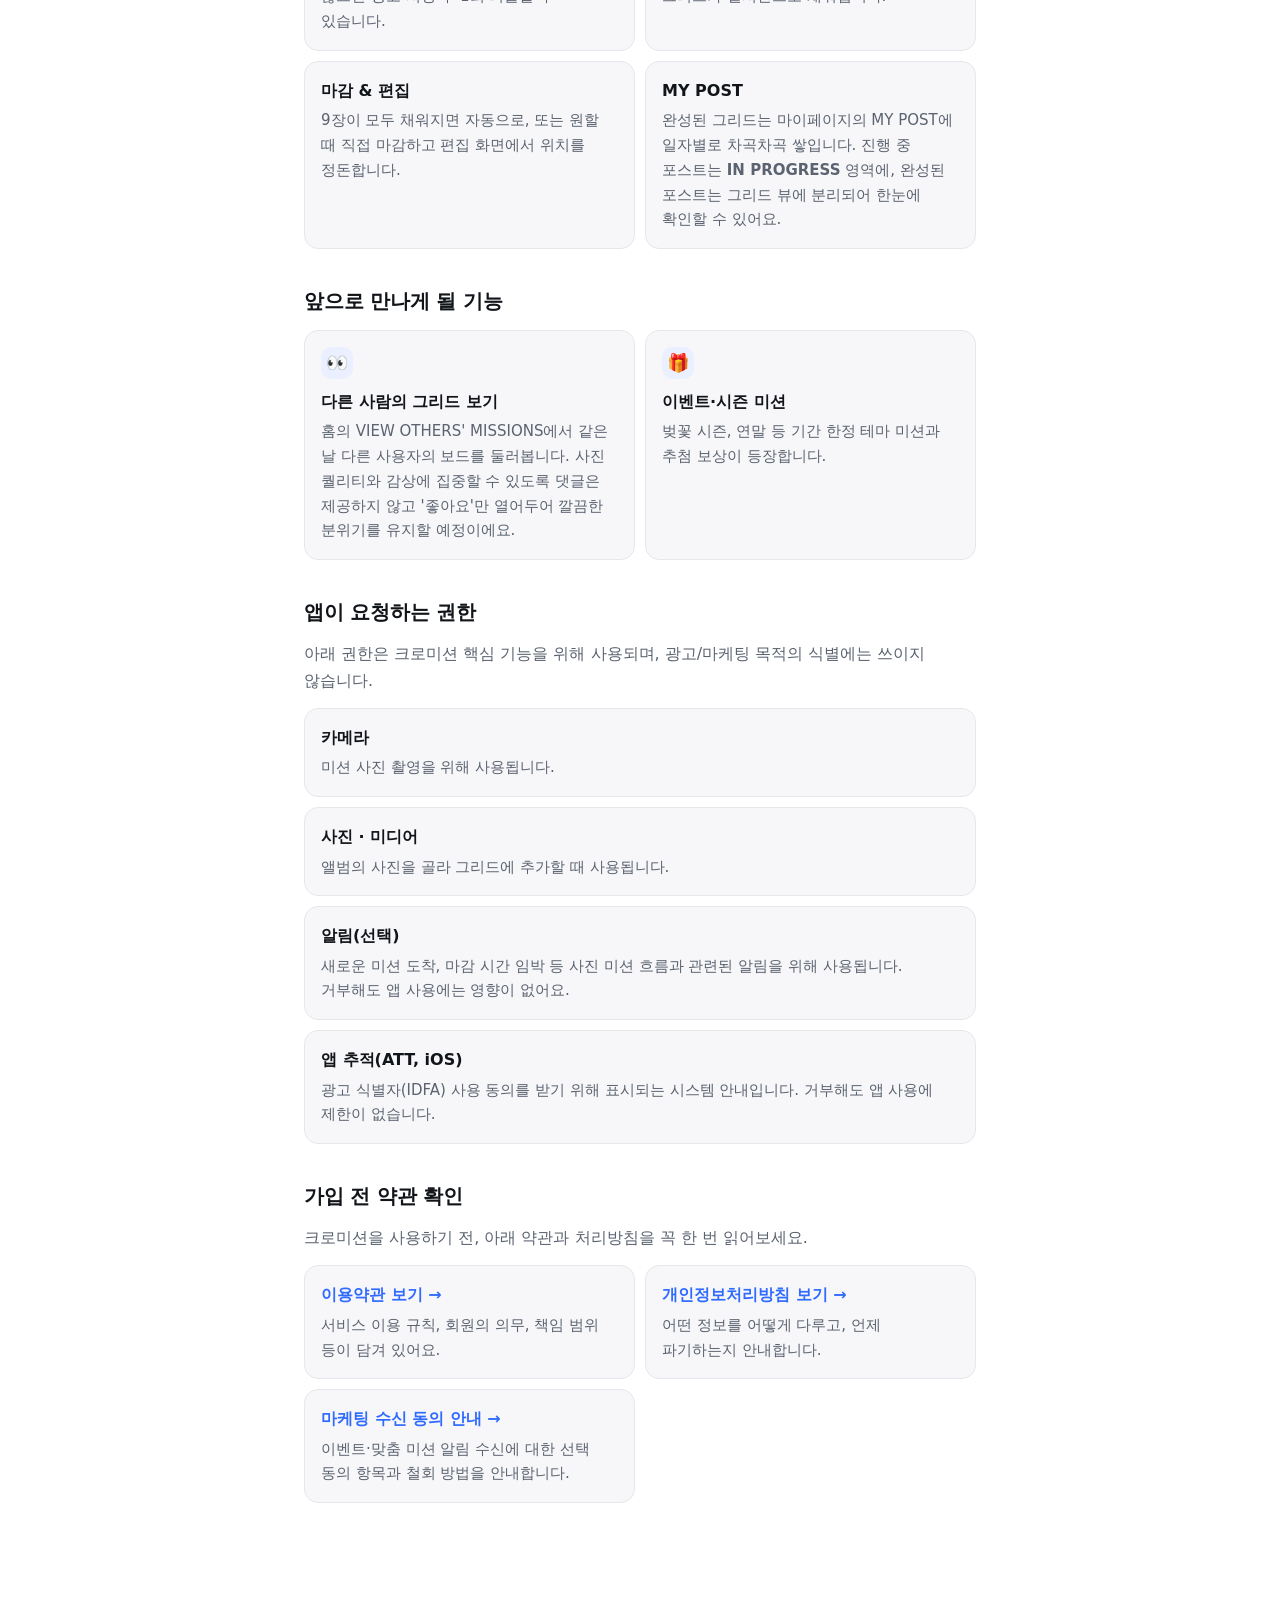
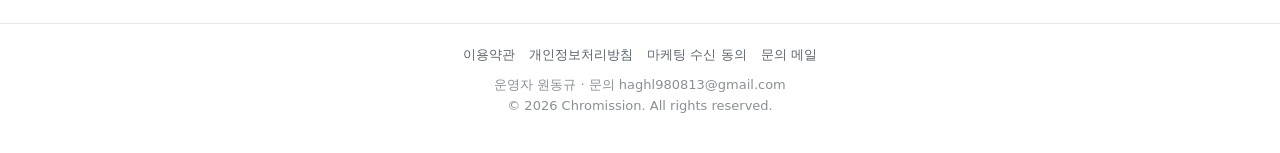
==== commit 1bb20ef1: "chore: 파비콘 변경" ====
--- a/index.html
+++ b/index.html
@@ -23,9 +23,9 @@
     />
     <link rel="canonical" href="https://chromission.com/" />
     <meta name="robots" content="index, follow" />
-    <link rel="icon" type="image/png" sizes="32x32" href="/favicon-32.png" />
-    <link rel="icon" type="image/png" sizes="16x16" href="/favicon-16.png" />
-    <link rel="apple-touch-icon" sizes="180x180" href="/apple-touch-icon.png" />
+    <link rel="icon" type="image/png" sizes="32x32" href="/favicon-32.png?v=2026-05-24" />
+    <link rel="icon" type="image/png" sizes="16x16" href="/favicon-16.png?v=2026-05-24" />
+    <link rel="apple-touch-icon" sizes="180x180" href="/apple-touch-icon.png?v=2026-05-24" />
     <meta property="og:type" content="website" />
     <meta property="og:site_name" content="Chromission" />
     <meta property="og:title" content="Chromission · 매일 한 컷, 새로운 시선" />
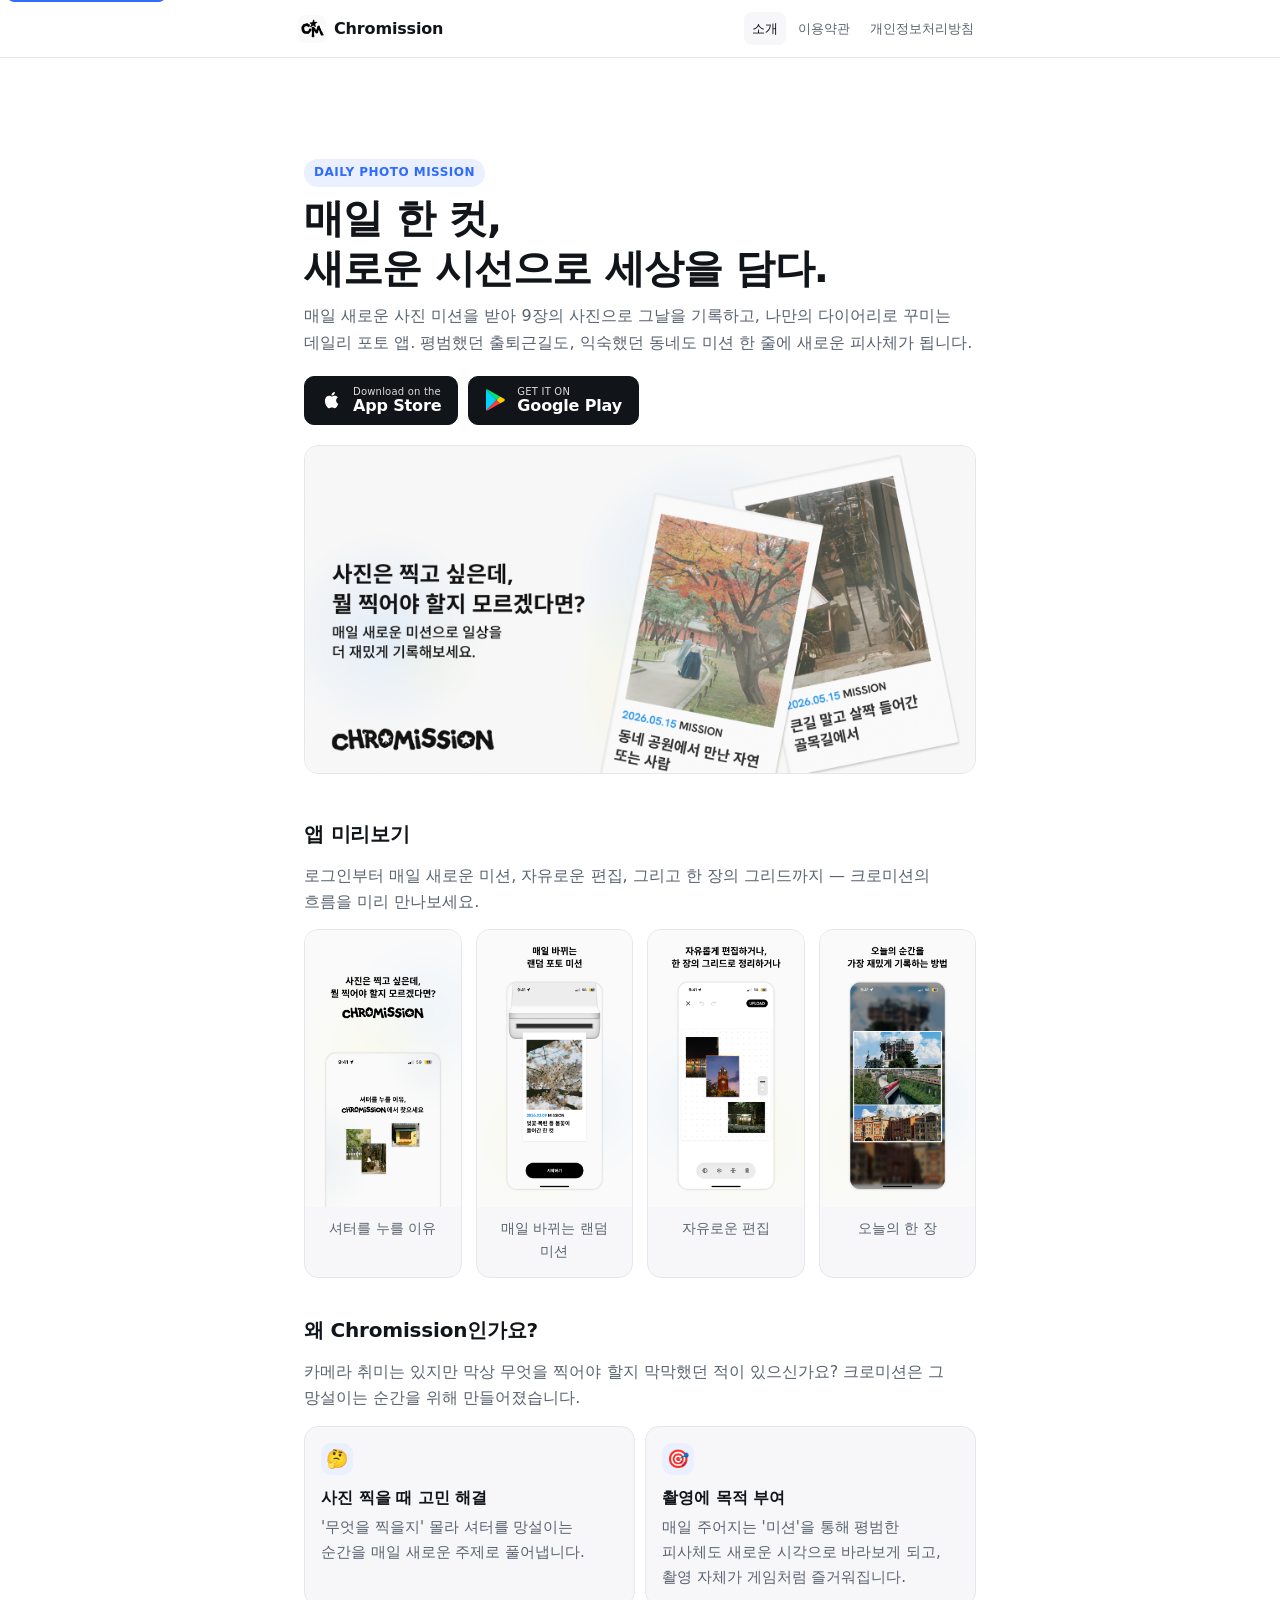
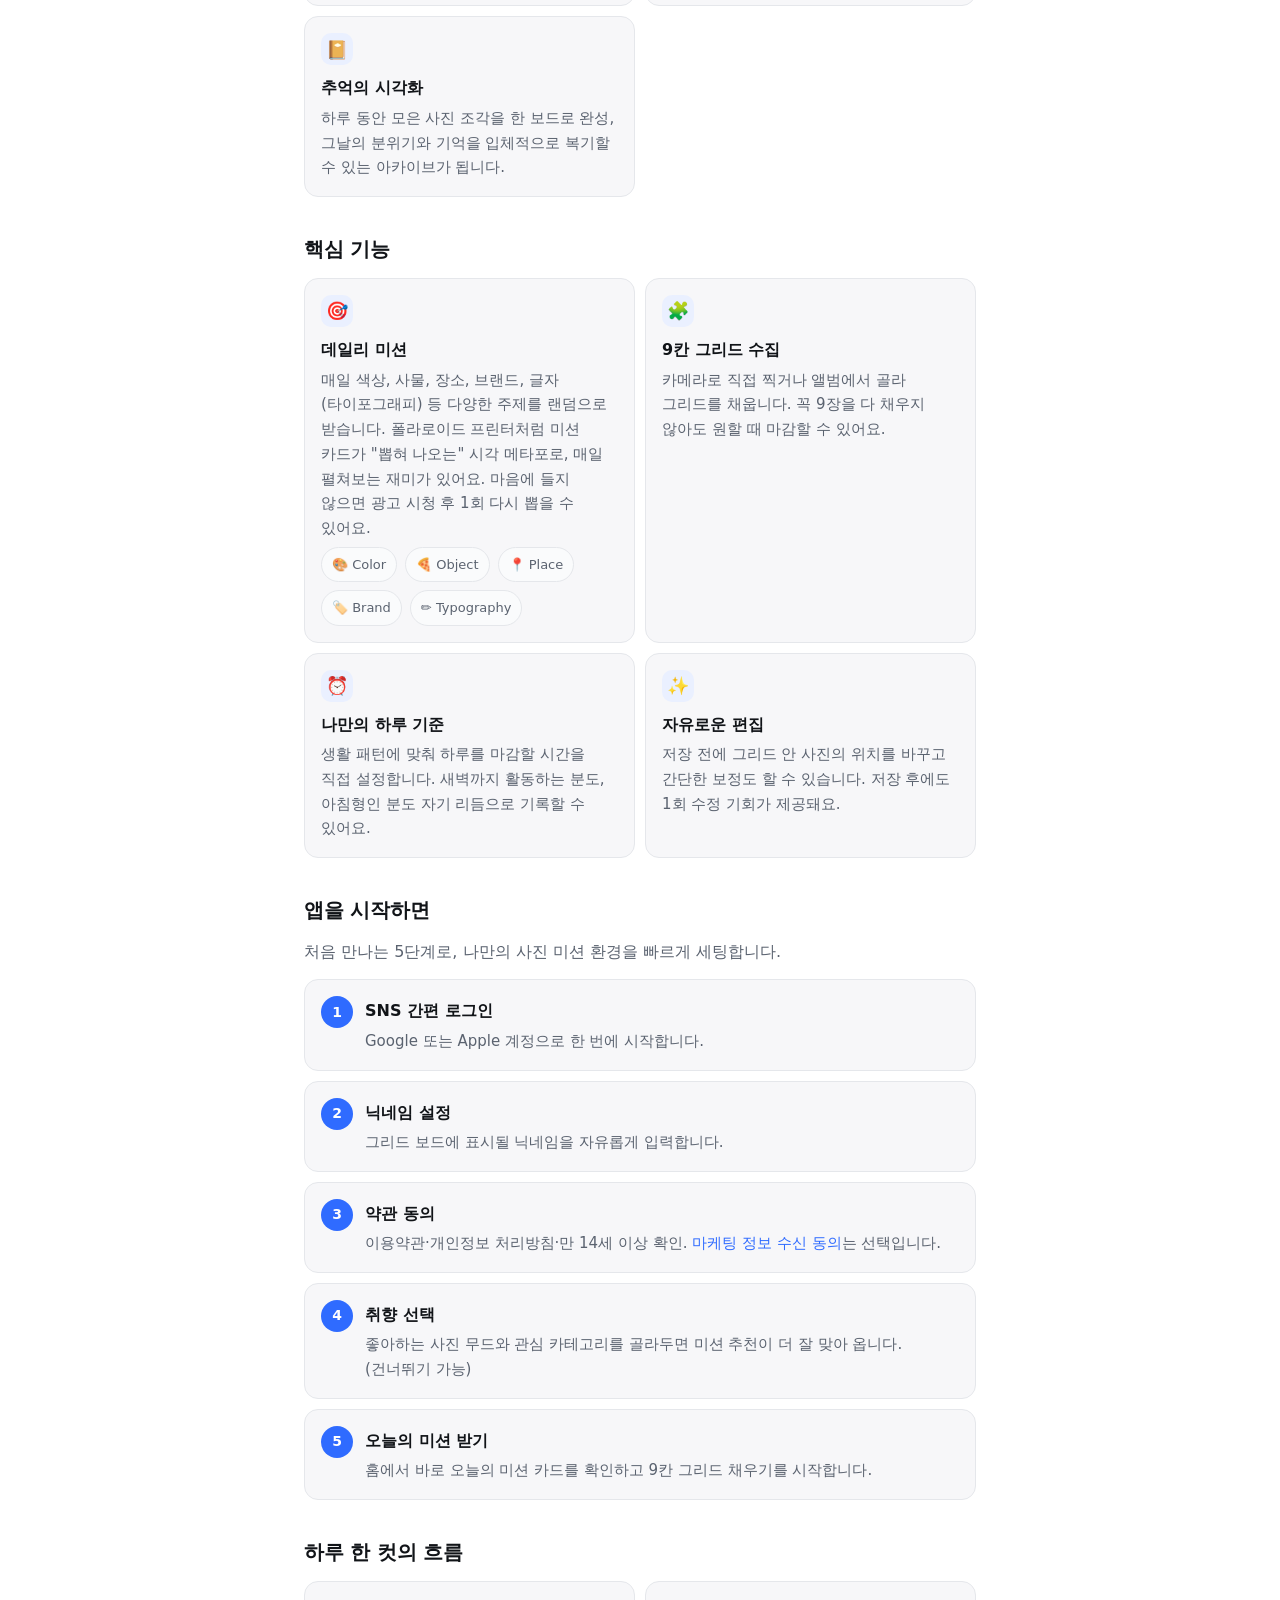
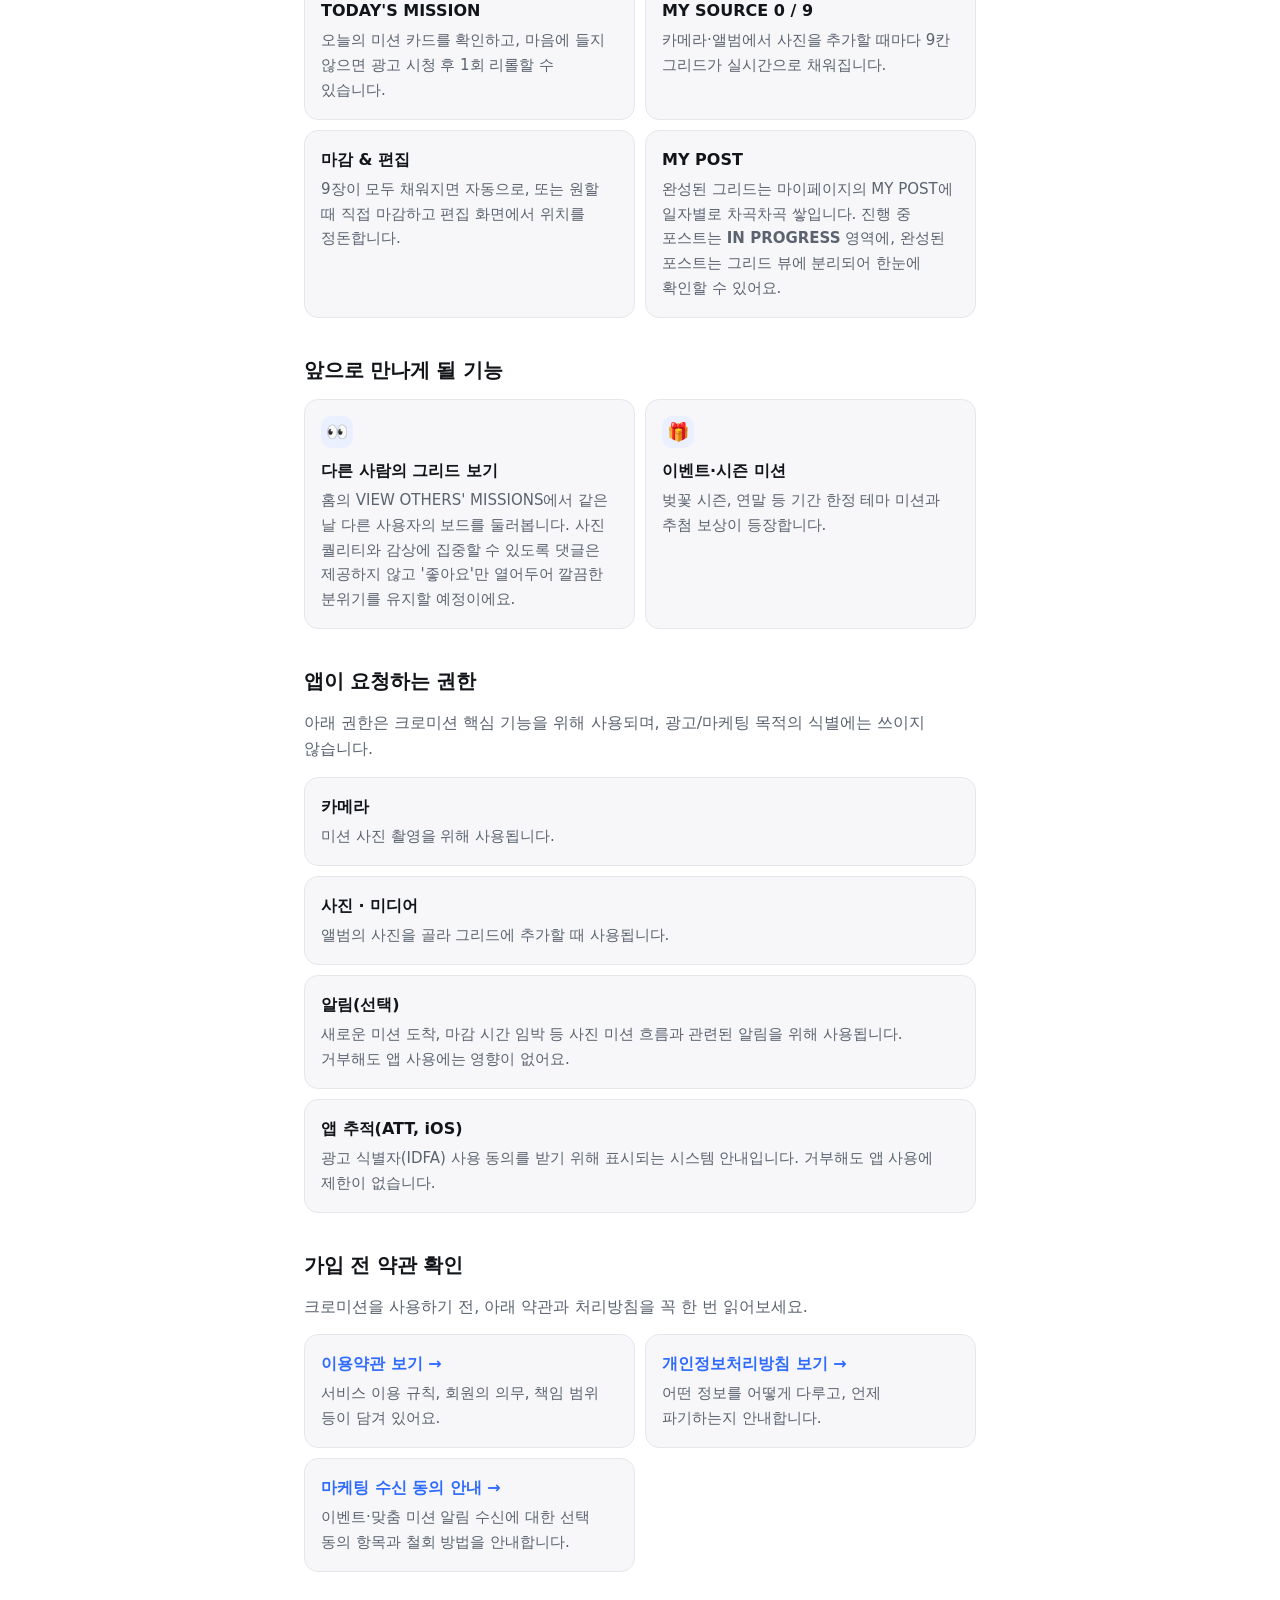
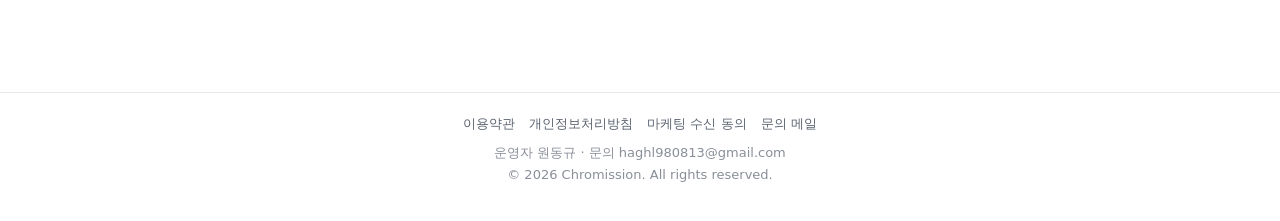
==== commit 96b54658: "feat: 스토어 다운 링크 추가" ====
--- a/index.html
+++ b/index.html
@@ -74,6 +74,35 @@
           다이어리로 꾸미는 데일리 포토 앱. 평범했던 출퇴근길도, 익숙했던 동네도
           미션 한 줄에 새로운 피사체가 됩니다.
         </p>
+
+        <div class="store-badges" aria-label="앱 다운로드">
+          <a
+            class="store-badge"
+            href="https://apps.apple.com/kr/app/chromission-%ED%81%AC%EB%A1%9C%EB%AF%B8%EC%85%98/id6758727566"
+            target="_blank"
+            rel="noopener"
+            aria-label="App Store에서 Chromission 다운로드"
+          >
+            <span class="store-badge-icon" aria-hidden="true"></span>
+            <span class="store-badge-text">
+              <small>Download on the</small>
+              <strong>App Store</strong>
+            </span>
+          </a>
+          <a
+            class="store-badge"
+            href="https://play.google.com/store/apps/details?id=com.photo.chromission&hl=ko"
+            target="_blank"
+            rel="noopener"
+            aria-label="Google Play에서 Chromission 다운로드"
+          >
+            <span class="store-badge-icon" aria-hidden="true"></span>
+            <span class="store-badge-text">
+              <small>GET IT ON</small>
+              <strong>Google Play</strong>
+            </span>
+          </a>
+        </div>
 
         <div class="hero-graphic">
           <img
--- a/styles.css
+++ b/styles.css
@@ -186,6 +186,69 @@
   border-radius: 999px;
 }
 
+/* 앱 다운로드 배지 */
+.store-badges {
+  display: flex;
+  flex-wrap: wrap;
+  gap: 10px;
+  margin-top: 20px;
+}
+.store-badge {
+  display: inline-flex;
+  align-items: center;
+  gap: 10px;
+  padding: 9px 16px 9px 14px;
+  border-radius: 10px;
+  background: #111418;
+  color: #fff;
+  border: 1px solid #111418;
+  min-width: 150px;
+}
+.store-badge:hover,
+.store-badge:focus-visible {
+  text-decoration: none;
+  background: #000;
+}
+@media (prefers-color-scheme: dark) {
+  .store-badge {
+    background: var(--bg-elev);
+    border-color: var(--border-strong);
+  }
+  .store-badge:hover,
+  .store-badge:focus-visible {
+    background: var(--bg-soft);
+  }
+}
+.store-badge-icon {
+  width: 24px;
+  height: 24px;
+  flex: none;
+  background-position: center;
+  background-repeat: no-repeat;
+  background-size: contain;
+}
+.store-badge:nth-of-type(1) .store-badge-icon {
+  background-image: url("data:image/svg+xml,%3Csvg xmlns='http://www.w3.org/2000/svg' viewBox='0 0 24 24' fill='%23ffffff'%3E%3Cpath d='M17.05 12.54c-.02-2.07 1.69-3.06 1.76-3.11-.96-1.4-2.45-1.59-2.98-1.61-1.27-.13-2.48.75-3.12.75-.64 0-1.64-.73-2.7-.71-1.39.02-2.67.81-3.38 2.05-1.44 2.5-.37 6.2 1.04 8.23.69.99 1.51 2.1 2.58 2.06 1.04-.04 1.43-.67 2.69-.67 1.25 0 1.61.67 2.7.65 1.12-.02 1.82-1 2.5-2 .79-1.15 1.11-2.27 1.13-2.32-.02-.01-2.17-.83-2.19-3.3zm-2.07-6.06c.56-.69.95-1.63.84-2.59-.81.03-1.81.54-2.4 1.22-.52.6-.98 1.57-.86 2.49.91.07 1.84-.46 2.42-1.12z'/%3E%3C/svg%3E");
+}
+.store-badge:nth-of-type(2) .store-badge-icon {
+  background-image: url("data:image/svg+xml,%3Csvg xmlns='http://www.w3.org/2000/svg' viewBox='0 0 24 24'%3E%3Cpath fill='%2300d2ff' d='M3.3 1.7C3.1 1.95 3 2.32 3 2.8v18.4c0 .48.1.85.3 1.1l.07.06L13.5 12.1v-.2L3.37 1.64z'/%3E%3Cpath fill='%23ffce00' d='M16.9 15.5l-3.4-3.4v-.2l3.4-3.4.08.04 4.02 2.28c1.15.65 1.15 1.72 0 2.38l-4.1 2.3z'/%3E%3Cpath fill='%23ff3a44' d='M16.98 15.46L13.5 12 3.3 22.3c.38.4 1 .45 1.72.05z'/%3E%3Cpath fill='%2300e676' d='M16.98 8.54L5.02 1.65C4.3 1.25 3.68 1.3 3.3 1.7L13.5 12z'/%3E%3C/svg%3E");
+}
+.store-badge-text {
+  display: flex;
+  flex-direction: column;
+  line-height: 1.1;
+}
+.store-badge-text small {
+  font-size: 10px;
+  letter-spacing: 0.02em;
+  opacity: 0.85;
+}
+.store-badge-text strong {
+  font-size: 16px;
+  font-weight: 600;
+  letter-spacing: -0.01em;
+}
+
 .hero-graphic {
   margin-top: 20px;
   border-radius: var(--radius);
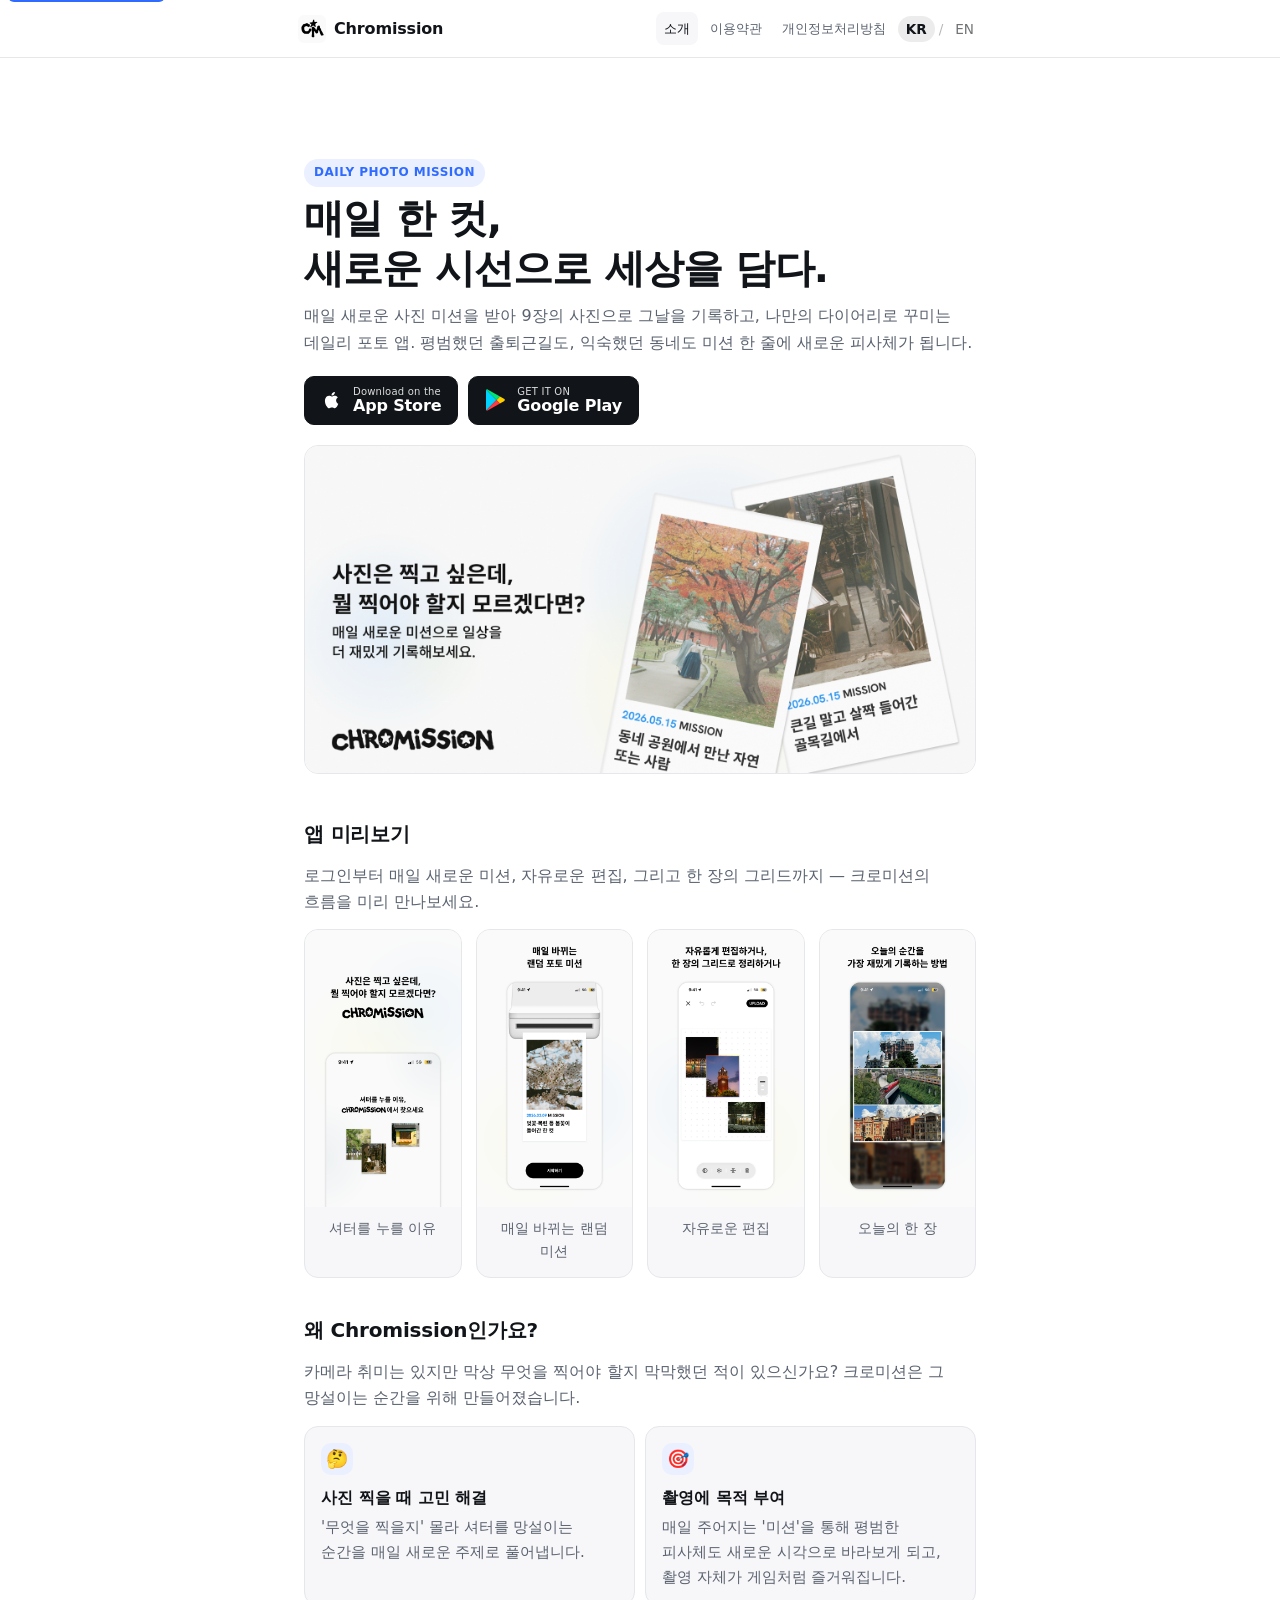
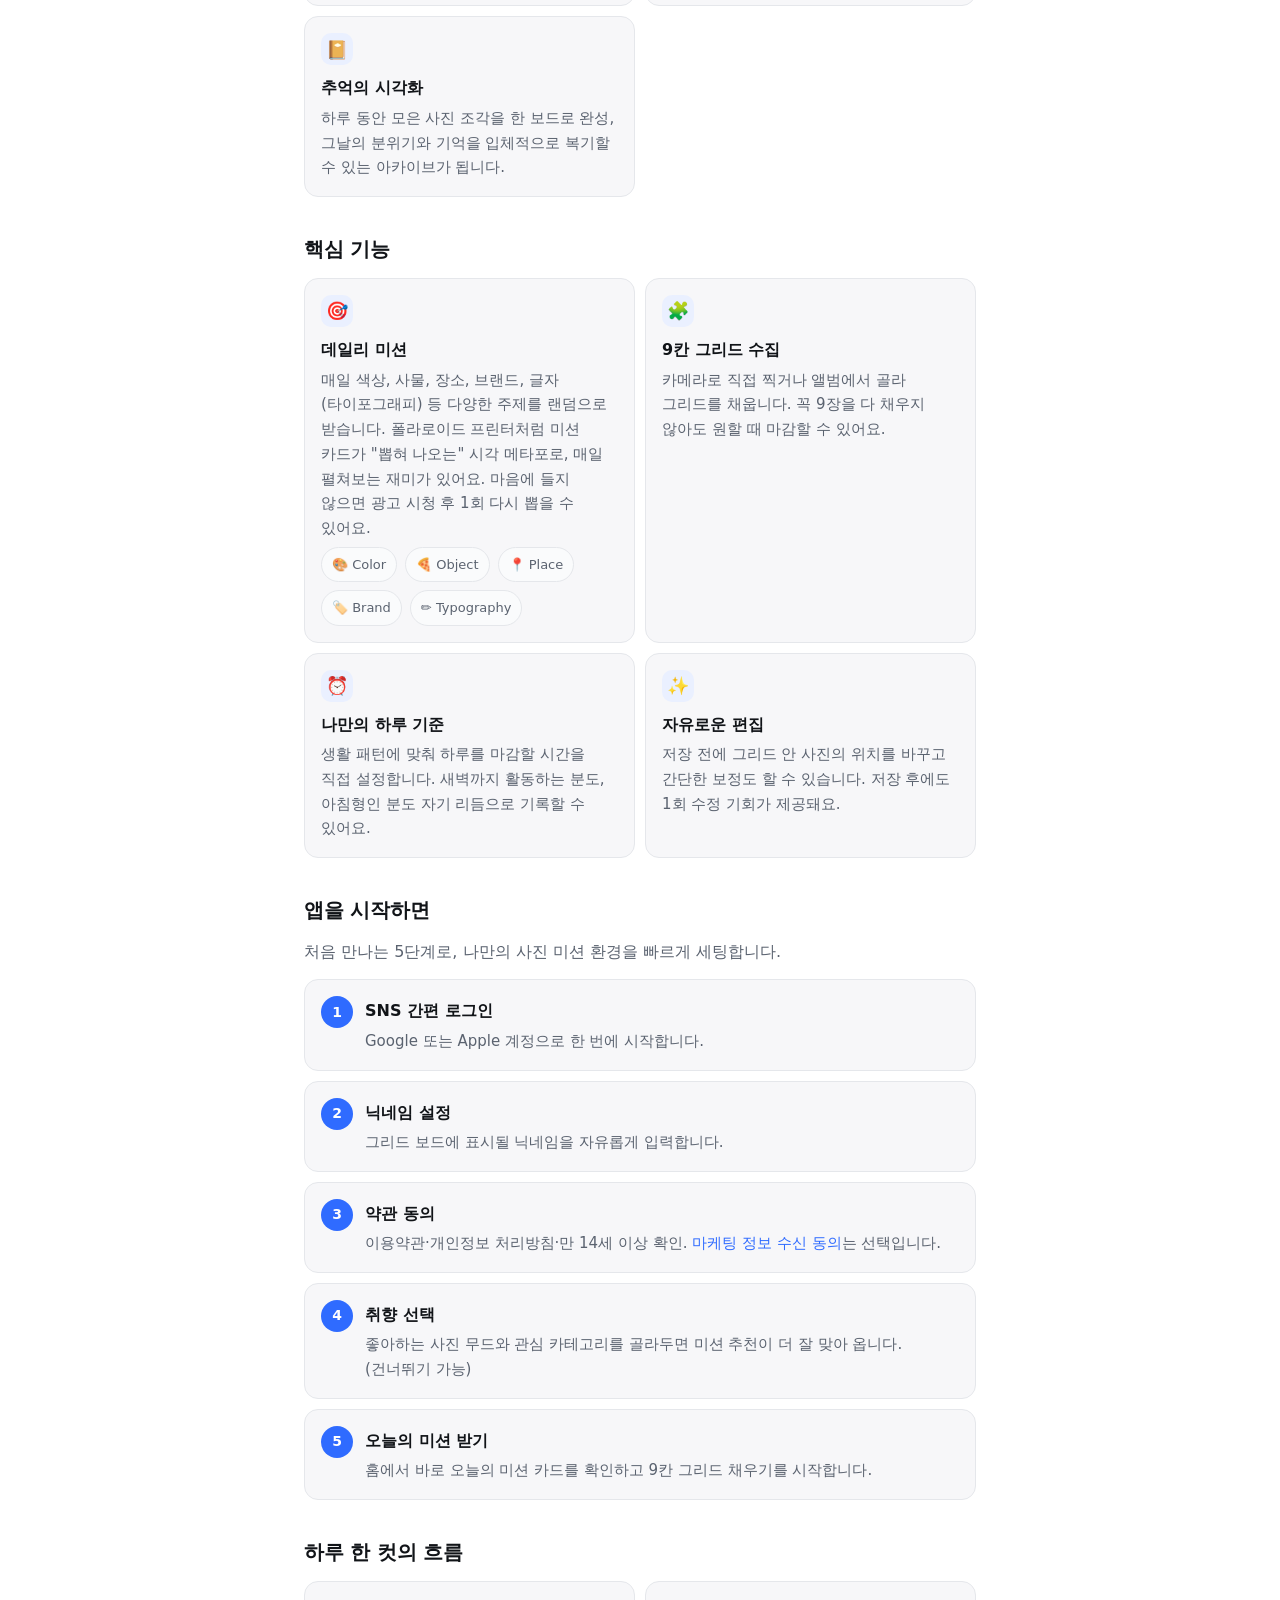
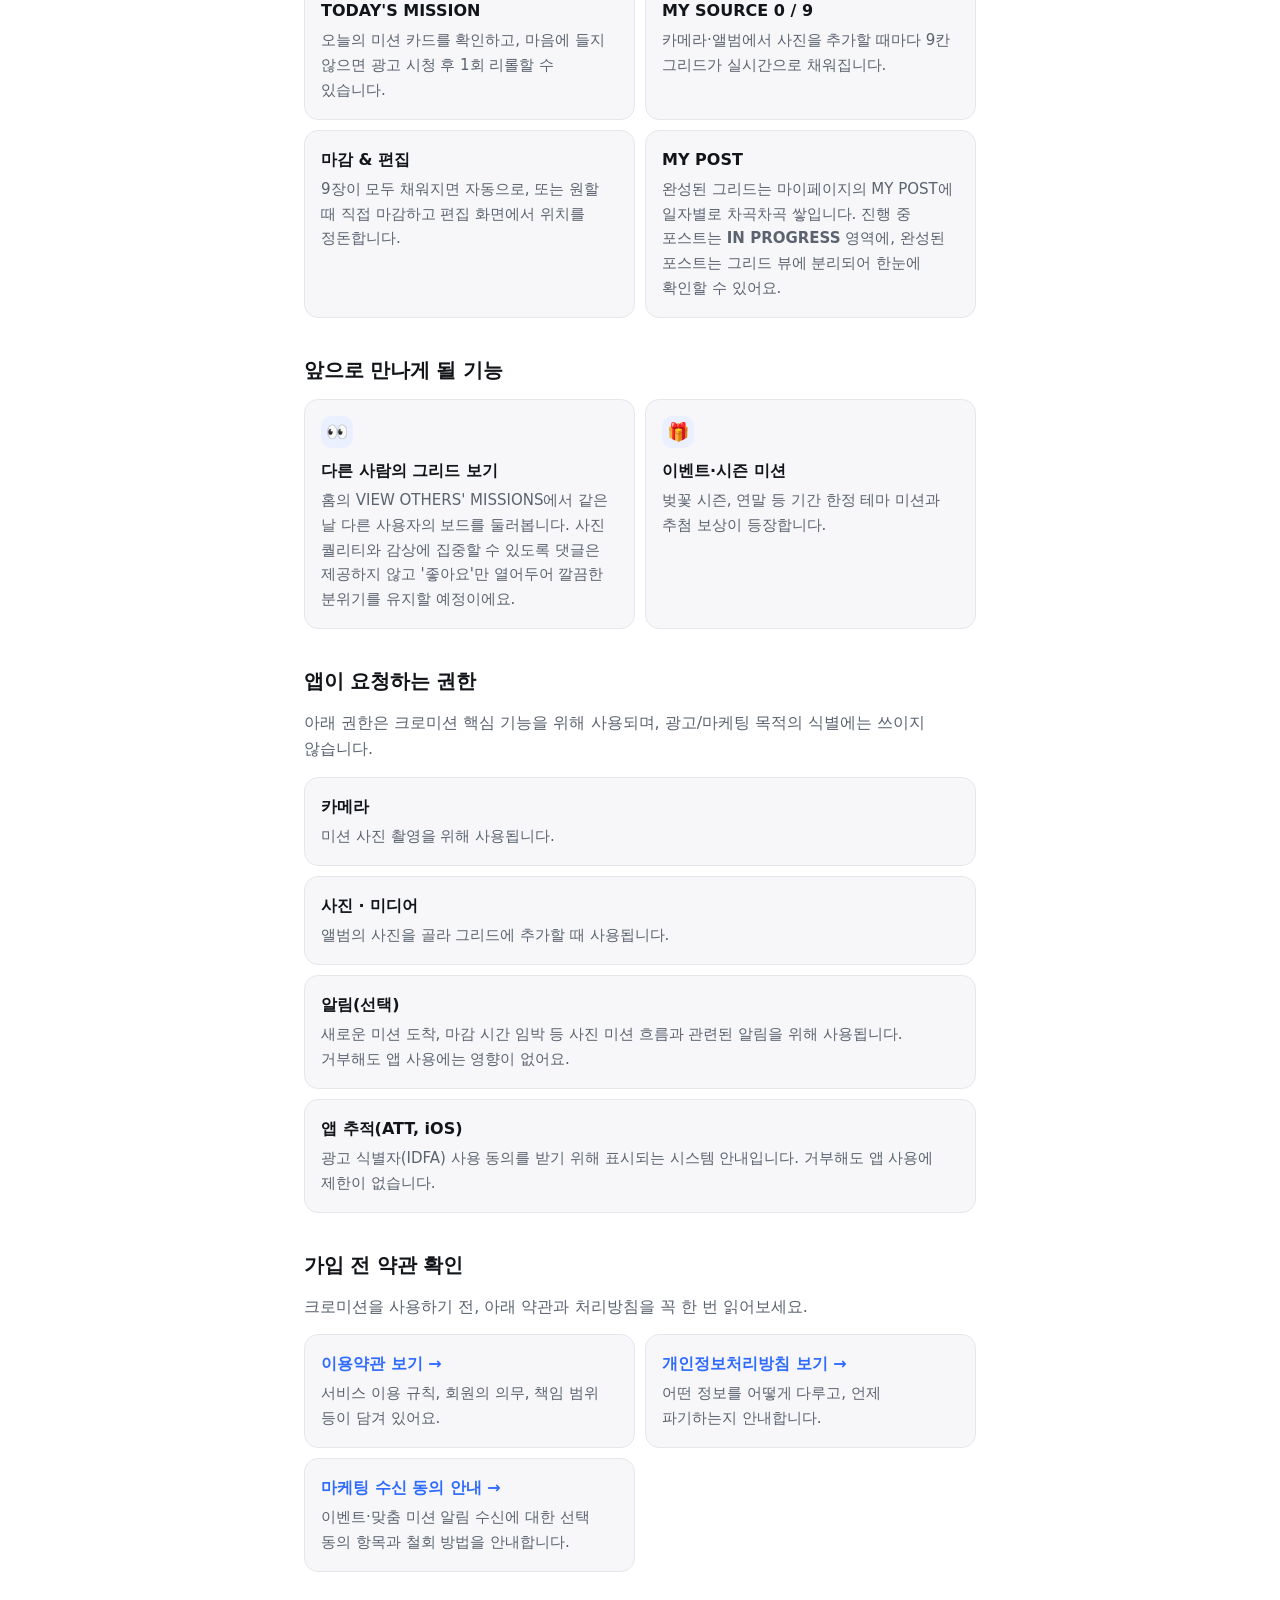
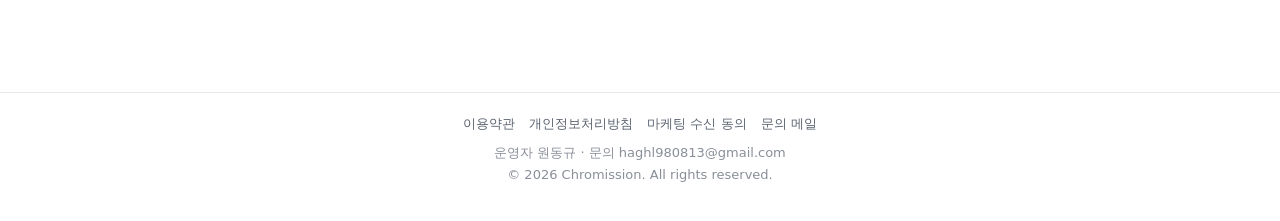
==== commit 9d666ceb: "feat: 언어 대응" ====
--- a/index.html
+++ b/index.html
@@ -22,6 +22,9 @@
       content="매일 새로운 사진 미션을 받아 9장의 사진으로 그날을 기록하고, 나만의 다이어리로 꾸미는 데일리 포토 앱 Chromission(크로미션). 색상·사물·장소·브랜드·타이포그래피 다섯 카테고리, 폴라로이드 프린터처럼 뽑혀 나오는 미션 카드."
     />
     <link rel="canonical" href="https://chromission.com/" />
+    <link rel="alternate" hreflang="ko" href="https://chromission.com/" />
+    <link rel="alternate" hreflang="en" href="https://chromission.com/en/" />
+    <link rel="alternate" hreflang="x-default" href="https://chromission.com/en/" />
     <meta name="robots" content="index, follow" />
     <link rel="icon" type="image/png" sizes="32x32" href="/favicon-32.png?v=2026-05-24" />
     <link rel="icon" type="image/png" sizes="16x16" href="/favicon-16.png?v=2026-05-24" />
@@ -36,6 +39,7 @@
     <meta property="og:url" content="https://chromission.com/" />
     <meta property="og:image" content="https://chromission.com/og-image.png" />
     <meta property="og:locale" content="ko_KR" />
+    <meta property="og:locale:alternate" content="en_US" />
     <meta name="twitter:card" content="summary_large_image" />
     <meta
       name="twitter:title"
@@ -47,6 +51,69 @@
     />
     <meta name="twitter:image" content="https://chromission.com/og-image.png" />
     <link rel="stylesheet" href="styles.css" />
+    <script type="application/ld+json">
+{
+  "@context": "https://schema.org",
+  "@graph": [
+    {
+      "@type": "WebSite",
+      "@id": "https://chromission.com/#website",
+      "url": "https://chromission.com/",
+      "name": "Chromission",
+      "alternateName": ["크로미션", "데일리 포토 미션 앱", "사진 미션 앱"],
+      "inLanguage": ["ko", "en"],
+      "publisher": { "@id": "https://chromission.com/#org" }
+    },
+    {
+      "@type": "Organization",
+      "@id": "https://chromission.com/#org",
+      "name": "Chromission",
+      "url": "https://chromission.com/",
+      "logo": "https://chromission.com/logo.png",
+      "founder": { "@type": "Person", "name": "원동규" },
+      "foundingDate": "2026-06-04",
+      "contactPoint": {
+        "@type": "ContactPoint",
+        "contactType": "customer support",
+        "email": "haghl980813@gmail.com",
+        "availableLanguage": ["ko", "en"]
+      },
+      "sameAs": [
+        "https://apps.apple.com/app/id6758727566",
+        "https://play.google.com/store/apps/details?id=com.photo.chromission"
+      ]
+    },
+    {
+      "@type": "MobileApplication",
+      "@id": "https://chromission.com/#app",
+      "name": "Chromission",
+      "alternateName": "크로미션",
+      "description": "매일 새로운 사진 미션을 받아 9장의 사진으로 그날을 기록하고, 나만의 다이어리로 꾸미는 데일리 포토 앱.",
+      "applicationCategory": "LifestyleApplication",
+      "operatingSystem": "iOS, Android",
+      "inLanguage": ["ko", "en"],
+      "publisher": { "@id": "https://chromission.com/#org" },
+      "downloadUrl": [
+        "https://apps.apple.com/app/id6758727566",
+        "https://play.google.com/store/apps/details?id=com.photo.chromission"
+      ],
+      "installUrl": [
+        "https://apps.apple.com/app/id6758727566",
+        "https://play.google.com/store/apps/details?id=com.photo.chromission"
+      ],
+      "offers": { "@type": "Offer", "price": "0", "priceCurrency": "USD" },
+      "featureList": [
+        "매일 색상·사물·장소·브랜드·타이포그래피 다섯 카테고리에서 무작위로 주어지는 데일리 사진 미션",
+        "폴라로이드 프린터처럼 뽑혀 나오는 미션 카드, 광고 시청 후 1일 1회 리롤",
+        "카메라 또는 앨범에서 골라 9칸 그리드 채우기",
+        "생활 패턴에 맞춘 하루 마감 시간 직접 설정",
+        "저장 전 사진 위치 변경·간단 보정, 저장 후 1회 수정",
+        "완성된 그리드를 일자별로 모아 보는 MY POST 아카이브"
+      ]
+    }
+  ]
+}
+    </script>
   </head>
   <body>
     <a class="skip-link" href="#main">본문으로 건너뛰기</a>
@@ -61,6 +128,11 @@
           <a href="index.html" aria-current="page">소개</a>
           <a href="terms.html">이용약관</a>
           <a href="privacy.html">개인정보처리방침</a>
+          <span class="lang-toggle" role="group" aria-label="언어 선택">
+            <a href="/" aria-current="true">KR</a>
+            <span class="sep" aria-hidden="true">/</span>
+            <a href="/en/">EN</a>
+          </span>
         </nav>
       </div>
     </header>
@@ -78,7 +150,7 @@
         <div class="store-badges" aria-label="앱 다운로드">
           <a
             class="store-badge"
-            href="https://apps.apple.com/kr/app/chromission-%ED%81%AC%EB%A1%9C%EB%AF%B8%EC%85%98/id6758727566"
+            href="https://apps.apple.com/app/id6758727566"
             target="_blank"
             rel="noopener"
             aria-label="App Store에서 Chromission 다운로드"
@@ -91,7 +163,7 @@
           </a>
           <a
             class="store-badge"
-            href="https://play.google.com/store/apps/details?id=com.photo.chromission&hl=ko"
+            href="https://play.google.com/store/apps/details?id=com.photo.chromission"
             target="_blank"
             rel="noopener"
             aria-label="Google Play에서 Chromission 다운로드"
--- a/styles.css
+++ b/styles.css
@@ -560,3 +560,30 @@
     font-size: 40px;
   }
 }
+
+/* ── Language toggle ───────────────────────────── */
+.lang-toggle {
+  display: inline-flex;
+  align-items: center;
+  gap: 4px;
+  font-size: 0.85rem;
+}
+.lang-toggle a {
+  padding: 2px 8px;
+  border-radius: 999px;
+  text-decoration: none;
+  color: inherit;
+  opacity: 0.6;
+}
+.lang-toggle a[aria-current="true"] {
+  opacity: 1;
+  font-weight: 700;
+  background: rgba(127, 127, 127, 0.15);
+}
+.lang-toggle .sep { opacity: 0.3; }
+/* 헤더 없는 doc 페이지용 상단 우측 정렬 */
+.doc .lang-toggle {
+  display: flex;
+  justify-content: flex-end;
+  margin-bottom: 8px;
+}
